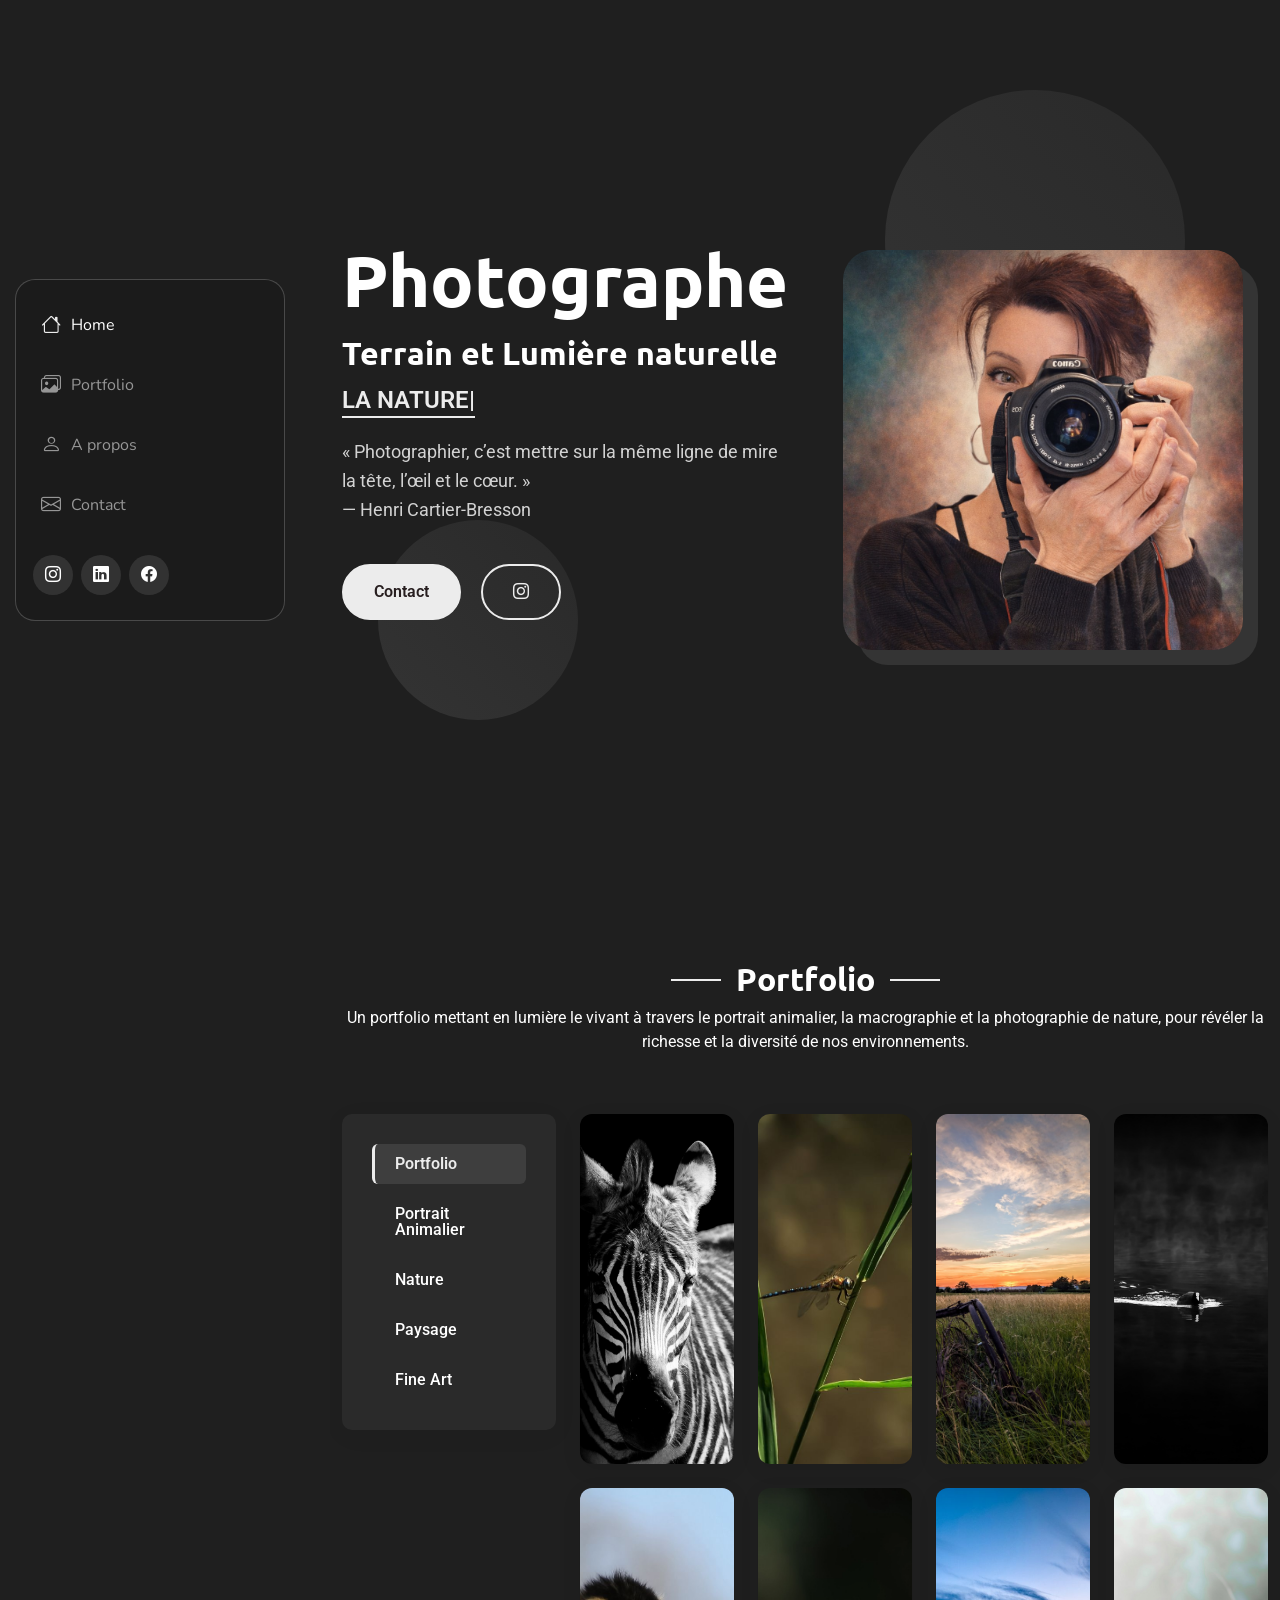
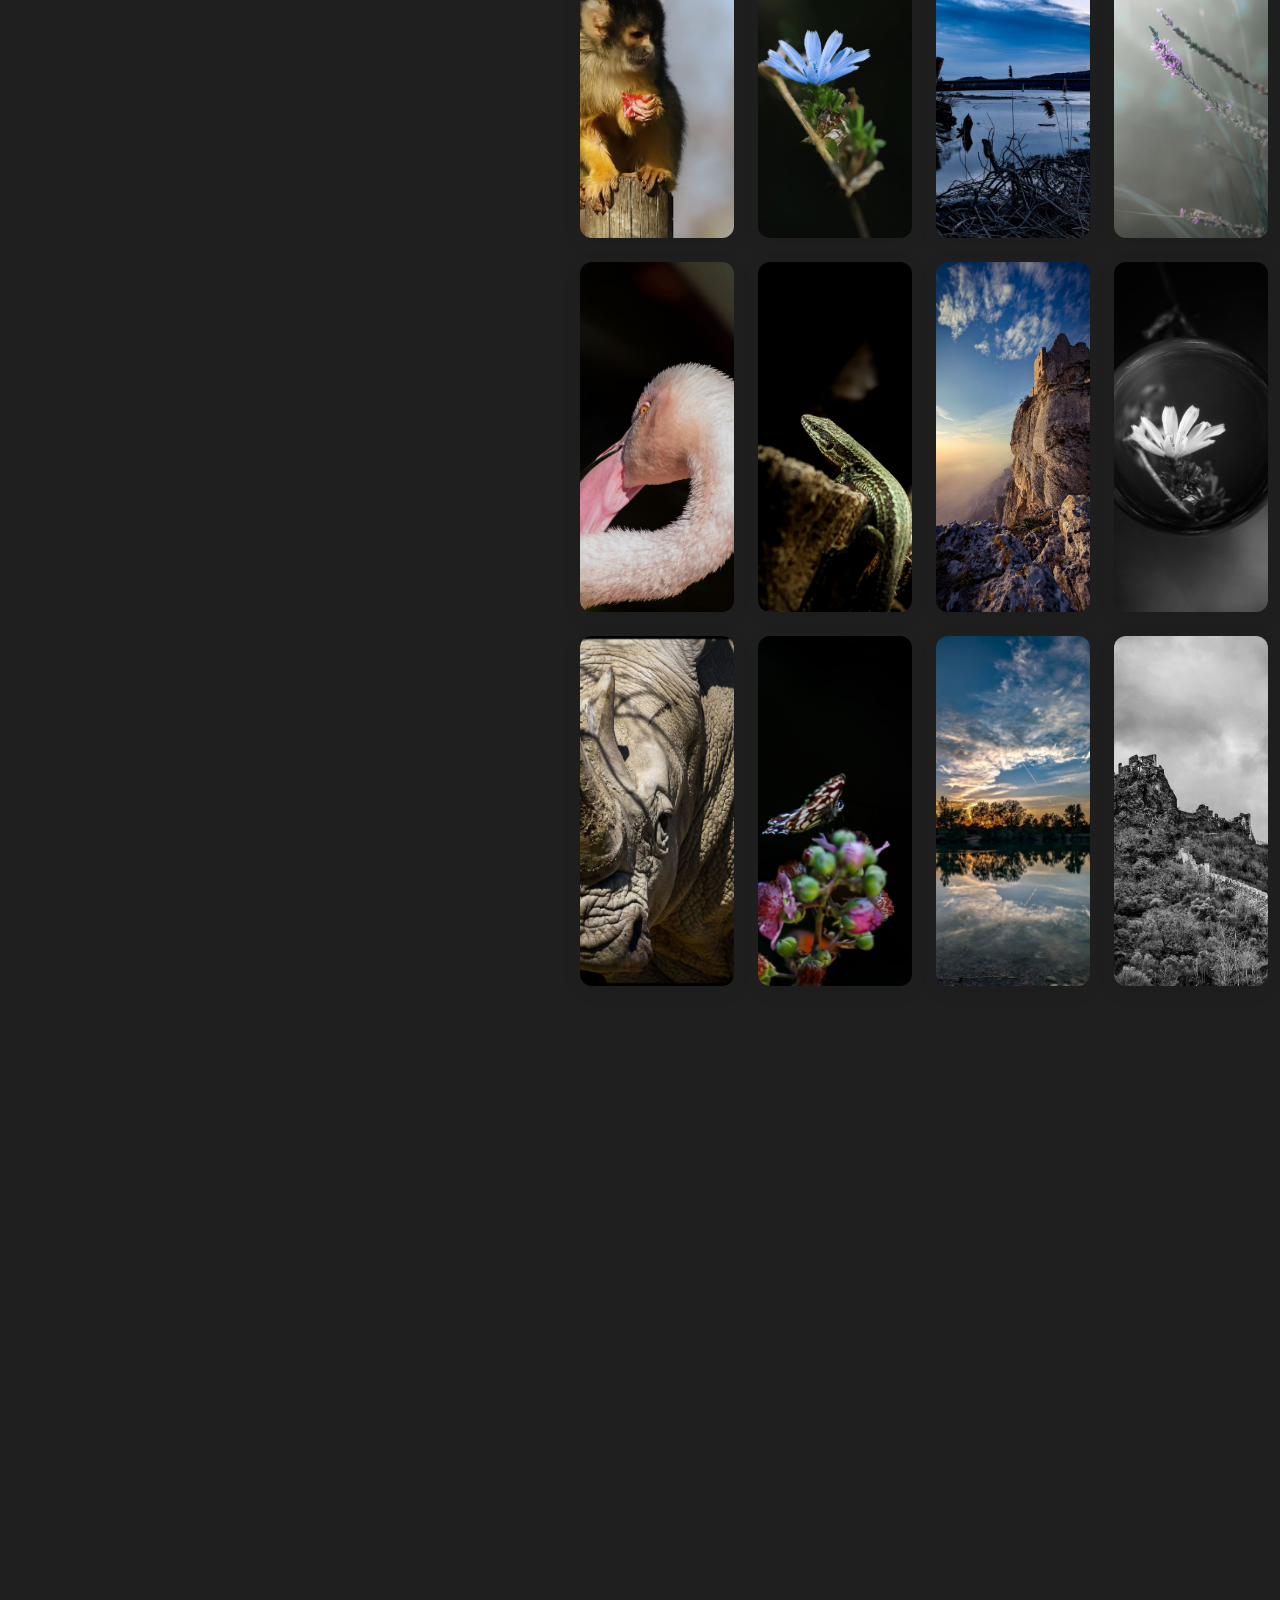
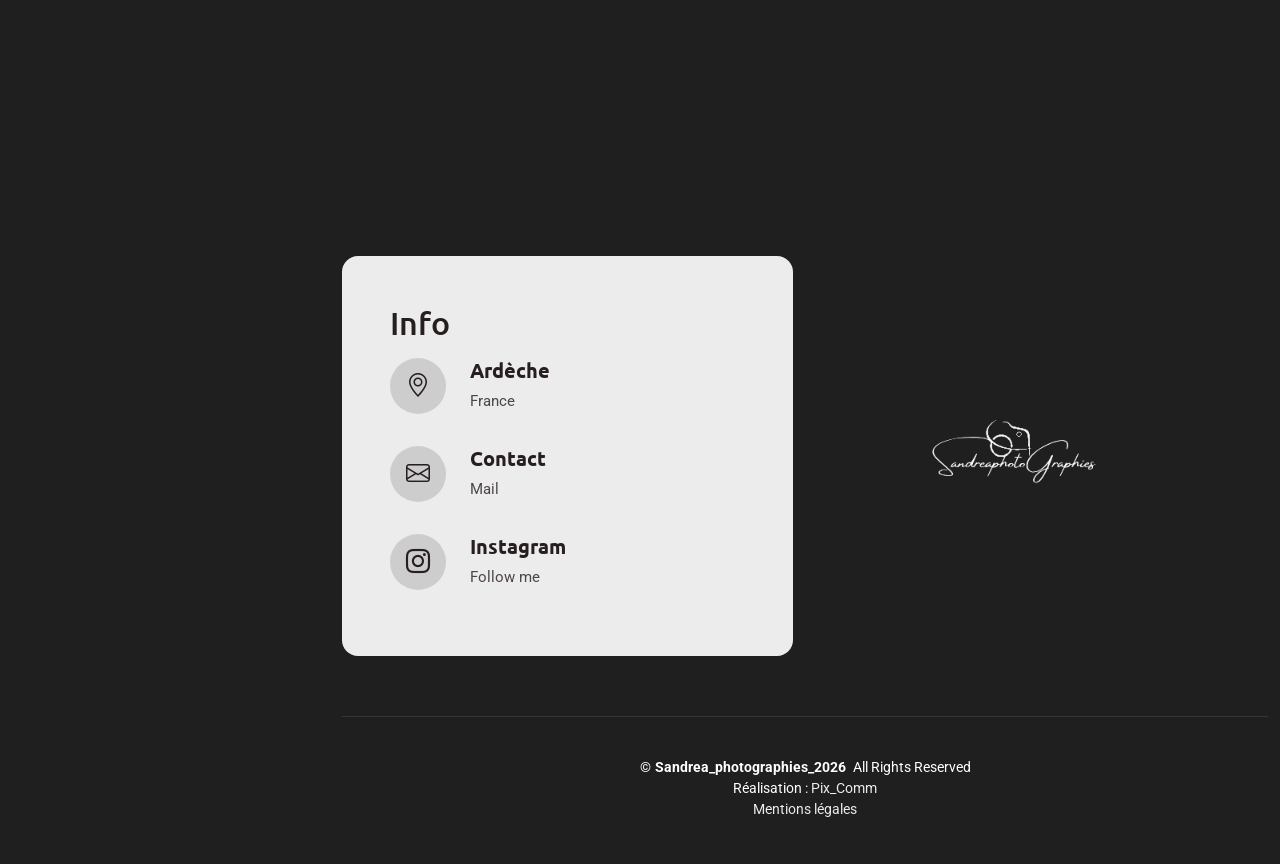
==== index.html @ 22d8555e "first commit" ====
<!DOCTYPE html>
<html lang="fr">

<head>
  <meta charset="utf-8">
  <meta content="width=device-width, initial-scale=1.0" name="viewport">
  <title>Index - Sandrea Photographies</title>
  <meta name="description" content="Photographe naturaliste en Ardèche et Rhône-Alpes, spécialisé en biodiversité, portraits animaliers, paysages et territoires. 
            Images authentiques de la nature sauvage et vivante.">
  <meta name="keywords" content="photographe naturaliste,photographe nature Ardèche, photographe animalier Ardèche,
                                photographe biodiversité
photographe Rhône-Alpes,portrait animalier,photographie animalière,photographie de la faune sauvage,photographie de paysages
paysages Ardèche,territoires et nature,biodiversité France,faune sauvage Rhône-Alpes,photographe environnement,photographe nature France">

  <!-- Favicons -->
  <link href="assets/img/favicon.png" rel="icon">
  <link href="assets/img/apple-touch-icon.png" rel="apple-touch-icon">

  <!-- Fonts -->
  <link href="https://fonts.googleapis.com" rel="preconnect">
  <link href="https://fonts.gstatic.com" rel="preconnect" crossorigin>
  <link href="https://fonts.googleapis.com/css2?family=Roboto:ital,wght@0,100;0,300;0,400;0,500;0,700;0,900;1,100;1,300;1,400;1,500;1,700;1,900&family=Ubuntu:ital,wght@0,300;0,400;0,500;0,700;1,300;1,400;1,500;1,700&family=Nunito:ital,wght@0,200;0,300;0,400;0,500;0,600;0,700;0,800;0,900;1,200;1,300;1,400;1,500;1,600;1,700;1,800;1,900&display=swap" rel="stylesheet">

  <!-- Vendor CSS Files -->
  <link href="assets/vendor/bootstrap/css/bootstrap.min.css" rel="stylesheet">
  <link href="assets/vendor/bootstrap-icons/bootstrap-icons.css" rel="stylesheet">
  <link href="assets/vendor/aos/aos.css" rel="stylesheet">
  <link href="assets/vendor/glightbox/css/glightbox.min.css" rel="stylesheet">
  <link href="assets/vendor/swiper/swiper-bundle.min.css" rel="stylesheet">

  <!-- Main CSS File -->
  <link href="assets/css/main.css" rel="stylesheet">

  <!-- =======================================================
  * Template Name: SnapFolio
  * Template URL: https://bootstrapmade.com/snapfolio-bootstrap-portfolio-template/
  * Updated: Jul 21 2025 with Bootstrap v5.3.7
  * Author: BootstrapMade.com
  * License: https://bootstrapmade.com/license/
  ======================================================== -->
</head>

<body class="index-page">

  <header id="header" class="header dark-background d-flex flex-column justify-content-center">
    <i class="header-toggle d-xl-none bi bi-list"></i>

    <div class="header-container d-flex flex-column align-items-start">
      <nav id="navmenu" class="navmenu">
        <ul>
          <li><a href="#hero" class="active"><i class="bi bi-house navicon"></i>Home</a></li>
          <li><a href="#portfolio"><i class="bi bi-images navicon"></i> Portfolio</a></li>
          <li><a href="#about"><i class="bi bi-person navicon"></i> A propos</a></li>
          <!-- <li><a href="#services"><i class="bi bi-hdd-stack navicon"></i> News</a></li> -->
          <li><a href="#contact"><i class="bi bi-envelope navicon"></i> Contact</a></li>
        </ul>
      </nav>

      <div class="social-links text-center">
        <a href="https://www.instagram.com/sandrea_photographies/" class="instagram"><i class="bi bi-instagram"></i></a>
        <a href="https://www.linkedin.com/in/sandra-gonzalez-freelance/" class="linkedin"><i class="bi bi-linkedin"></i></a>
        <a href="https://www.facebook.com/sandrea.photographies/" class="facebook"><i class="bi bi-facebook"></i></a>
      </div>

    </div>

  </header>

  <main class="main">

    <!-- Hero Section -->
    <section id="hero" class="hero section">

      <div class="background-elements">
        <div class="bg-circle circle-1"></div>
        <div class="bg-circle circle-2"></div>
      </div>

      <div class="hero-content">

        <div class="container">
          <div class="row align-items-center">

            <div class="col-lg-6" data-aos="fade-right" data-aos-delay="100">
              <div class="hero-text">
                <h1>Photographe</h1>
               <h2>Terrain et Lumière naturelle</h2>
                <p class="lead"><span class="typed" data-typed-items="LA NATURE,LES PAYSAGES, CE MONDE QUI NOUS ENTOURE"></span></p>
                <p class="description"> « Photographier, c’est mettre sur la même ligne de mire la tête, l’œil et le cœur. »
                <br>— Henri Cartier-Bresson</p>

                <div class="hero-actions">
                  <a href="#contact" class="btn btn-primary">Contact</a>
                  <a href="https://www.instagram.com/sandrea_photographies/" class="btn btn-outline"><i class="bi bi-instagram"></i></a>
                </div>
              </div>
            </div>

            <div class="col-lg-6" data-aos="fade-left" data-aos-delay="200">
              <div class="hero-visual">
                <div class="profile-container">
                  <div class="profile-background"></div>
                  <img src="assets/img/profile/profile-2.png" alt="Sandrea" class="profile-image">
                </div>
              </div>
            </div>

          </div>
        </div>
      </div>

    </section><!-- /Hero Section -->

    <!-- Portfolio Section -->
    <section id="portfolio" class="portfolio section">

      <!-- Section Title -->
      <div class="container section-title" data-aos="fade-up">
        <h2>Portfolio</h2>
        <p>Un portfolio mettant en lumière le vivant à travers le portrait animalier, la macrographie et la photographie de nature,
          pour révéler la richesse et la diversité de nos environnements.</p>
      </div><!-- End Section Title -->

      <div class="container" data-aos="fade-up" data-aos-delay="100">

        <div class="isotope-layout" data-default-filter="*" data-layout="masonry" data-sort="original-order">

          <div class="row">
            <div class="col-lg-3 filter-sidebar">
              <div class="filters-wrapper" data-aos="fade-right" data-aos-delay="150">
                <ul class="portfolio-filters isotope-filters">
                  <li data-filter="*" class="filter-active">Portfolio</li>
                  <li data-filter=".filter-photography">Portrait Animalier</li>
                  <li data-filter=".filter-design">Nature</li>
                  <li data-filter=".filter-automotive">Paysage</li>
                  <li data-filter=".filter-nature">Fine Art</li>
                </ul>
              </div>
            </div>

            <div class="col-lg-9">
              <div class="row gy-4 portfolio-container isotope-container" data-aos="fade-up" data-aos-delay="200">

                <div class="col-lg-3 col-md-3 portfolio-item isotope-item filter-photography">
                  <div class="portfolio-wrap">
                    <img src="assets/img/portfolio/animalier-1.jpg" class="img-fluid" alt="Portfolio Image" loading="lazy">
                    <div class="portfolio-info">
                      <div class="content">
                        <span class="category">Rayures d'âmes</span>
                        <div class="portfolio-links">
                          <a href="assets/img/portfolio/animalier-1.jpg" class="glightbox" title="Dans le regard du zèbre se reflète l’équilibre du monde. Entre ombre et lumière, ses rayures dessinent une harmonie sacrée, rappelant la dualité de l’existence. Ce portrait capte un instant de silence, où la beauté brute de la nature rencontre une profondeur spirituelle, invitant à la contemplation et à l’introspection."><i class="bi bi-plus-lg">
                          </i></a>
                          <!--a href="portfolio-details.html" title="More Details"><i class="bi bi-arrow-right"></i></a-->
                        </div>
                      </div>
                    </div>
                  </div>
                </div><!-- End Portfolio Item -->

                <div class="col-lg-3 col-md-3 portfolio-item isotope-item filter-design">
                  <div class="portfolio-wrap">
                    <img src="assets/img/portfolio/nature-1.jpg" class="img-fluid" alt="Portfolio Image" loading="lazy">
                    <div class="portfolio-info">
                      <div class="content">
                        <span class="category">Un instant de grâce</span>
                        <div class="portfolio-links">
                          <a href="assets/img/portfolio/nature-1.jpg" class="glightbox" title="Posée sur le fil fragile d’une herbe, la libellule devient souffle. Ses ailes translucides captent la lumière comme une prière silencieuse, entre ciel et terre. Dans cet instant suspendu, le temps ralentit, invitant à la contemplation d’une beauté éphémère, presque sacrée. La nature se révèle dans sa plus grande délicatesse, là où le visible touche l’invisible."><i class="bi bi-plus-lg"></i></a>
                          <!--<a href="portfolio-details.html" title="More Details"><i class="bi bi-arrow-right"></i></a>-->
                        </div>
                      </div>
                    </div>
                  </div>
                </div><!-- End Portfolio Item -->

                <div class="col-lg-3 col-md-3 portfolio-item isotope-item filter-automotive">
                  <div class="portfolio-wrap">
                    <img src="assets/img/portfolio/paysage-1.jpg" class="img-fluid" alt="Portfolio Image" loading="lazy">
                    <div class="portfolio-info">
                      <div class="content">
                        <span class="category">Mémoires des champs</span>
                        <div class="portfolio-links">
                          <a href="assets/img/portfolio/paysage-1.jpg" class="glightbox" title="Quand le soleil se couche, le paysage se charge d’une présence invisible. Entre herbes, ciel et métal usé, le territoire révèle une spiritualité simple, née du travail et du temps."><i class="bi bi-plus-lg"></i></a>
                         <!-- <a href="portfolio-details.html" title="More Details"><i class="bi bi-arrow-right"></i></a> -->
                        </div>
                      </div>
                    </div>
                  </div>
                </div><!-- End Portfolio Item -->

                <div class="col-lg-3 col-md-3 portfolio-item isotope-item filter-nature">
                  <div class="portfolio-wrap">
                    <img src="assets/img/portfolio/fine-art-1.jpg" class="img-fluid" alt="Portfolio Image" loading="lazy">
                    <div class="portfolio-info">
                      <div class="content">
                        <span class="category">L'instant où tout ralentit</span>
                        <div class="portfolio-links">
                          <a href="assets/img/portfolio/fine-art-1.jpg" class="glightbox" title="Dans l’obscurité, une présence avance lentement. L’eau s’ouvre puis se referme, comme un souffle. Le vivant trace sa voie dans le silence,
rappelant que même dans la nuit la plus dense, quelque chose continue d’exister, humblement, pleinement."><i class="bi bi-plus-lg"></i></a>
                         <!-- <a href="portfolio-details.html" title="More Details"><i class="bi bi-arrow-right"></i></a> -->
                        </div>
                      </div>
                    </div>
                  </div>
                </div><!-- End Portfolio Item -->

                <div class="col-lg-3 col-md-3 portfolio-item isotope-item filter-photography">
                  <div class="portfolio-wrap">
                    <img src="assets/img/portfolio/animalier-2.jpg" class="img-fluid" alt="Portfolio Image" loading="lazy">
                    <div class="portfolio-info">
                      <div class="content">
                        <span class="category">Pause gourmande</span>
                        <div class="portfolio-links">
                          <a href="assets/img/portfolio/animalier-2.jpg" class="glightbox" title="À travers mon objectif, je vois le petit Samiri croquer le fruit comme on goûte à la vie pour la première fois. Je capte la lumière sur ses doigts, et j’y sens une prière silencieuse. Son regard absent me parle d’un monde intérieur vaste, ancien, sacré.En tant que photographe, je fige l’instant ; en tant qu’âme spirituelle, je le reçois. Ce fruit devient offrande, et Samiri, un messager de simplicité et de grâce.">
                          <i class="bi bi-plus-lg"></i></a>
                          <!--<a href="portfolio-details.html" title="More Details"><i class="bi bi-arrow-right"></i></a>-->
                        </div>

                      </div>
                    </div>
                  </div>
                </div><!-- End Portfolio Item -->

                <div class="col-lg-3 col-md-3 portfolio-item isotope-item filter-design">
                  <div class="portfolio-wrap">
                    <img src="assets/img/portfolio/nature-2.jpg" class="img-fluid" alt="Portfolio Image" loading="lazy">
                    <div class="portfolio-info">
                      <div class="content">
                        <span class="category">Ombre et lumière</span>
                        <div class="portfolio-links">
                          <a href="assets/img/portfolio/nature-2.jpg" class="glightbox" title="Seule, enracinée dans une terre discrète, cette fleur pousse là ou le regard passe sans s'arrêter. Un jour , la lumière descend, elle ne brusque rien. Elle se pose lentement, comme une présence bienveillante. La lumière ne change pas la fleur, elle révèle ce qui était déjà là."><i class="bi bi-plus-lg"></i></a>
                           <!-- <a href="portfolio-details.html" title="More Details"><i class="bi bi-arrow-right"></i></a> -->
                        </div>
                      </div>
                    </div>
                  </div>
                </div><!-- End Portfolio Item -->

                <div class="col-lg-3 col-md-3 portfolio-item isotope-item filter-automotive">
                  <div class="portfolio-wrap">
                    <img src="assets/img/portfolio/paysage-2.jpg" class="img-fluid" alt="Portfolio Image" loading="lazy">
                    <div class="portfolio-info">
                      <div class="content">
                        <span class="category">Le toueur</span>
                        <div class="portfolio-links">
                          <a href="assets/img/portfolio/paysage-2.jpg" class="glightbox" title=" Amarré au silence, le toueur, abandonné repose comme une âme fatiguée sur les eaux du Rhône. Sa coque marquée raconte les labeurs passés et les fidélités discrètes au courant du fleuve. Autour de lui, l’eau devient miroir du temps, lente et méditative. Dans son immobilité, le bateau semble encore prier le mouvement, écouter la voix du fleuve. Oublié des hommes, il demeure gardien humble d’une mémoire sacrée."><i class="bi bi-plus-lg"></i></a>
                         <!-- <a href="portfolio-details.html" title="More Details"><i class="bi bi-arrow-right"></i></a> -->
                        </div>
                      </div>
                    </div>
                  </div>
                </div><!-- End Portfolio Item -->

                <div class="col-lg-3 col-md-3 portfolio-item isotope-item filter-nature">
                  <div class="portfolio-wrap">
                    <img src="assets/img/portfolio/fine-art-2.jpg" class="img-fluid" alt="Portfolio Image" loading="lazy">
                    <div class="portfolio-info">
                      <div class="content">
                        <span class="category">Artistique</span>
                        <div class="portfolio-links">
                          <a href="assets/img/portfolio/fine-art-2.jpg" class="glightbox" title="Cette salicaire s’élève avec grâce, fine et vibrante, comme une prière végétale. Ses fleurs mauves, baignées de tons pastel, murmurent la douceur et l’harmonie. La composition délicate laisse l’arrière-plan se dissoudre pour mieux révéler sa présence. Dans mon regard spirituel, la salicaire incarne l’équilibre, l’écoute et la guérison subtile.Elle invite l’âme à se poser, à s’ouvrir, et à entrer dans un calme profondément vivant."><i class="bi bi-plus-lg"></i></a>
                         <!-- <a href="portfolio-details.html" title="More Details"><i class="bi bi-arrow-right"></i></a> -->
                        </div>
                      </div>
                    </div>
                  </div>
                </div><!-- End Portfolio Item -->

                 <div class="col-lg-3 col-md-3 portfolio-item isotope-item filter-photography">
                  <div class="portfolio-wrap">
                    <img src="assets/img/portfolio/animalier-3.jpg" class="img-fluid" alt="Portfolio Image" loading="lazy">
                    <div class="portfolio-info">
                      <div class="content">
                        <span class="category">Portrait animalier</span>
                        <div class="portfolio-links">
                          <a href="assets/img/portfolio/animalier-3.jpg" class="glightbox" title="Le flamant rose courbe son cou en un cercle presque parfait, comme un geste de méditation. Son œil doré capte celui du photographe, calme, attentif, sans crainte. Entre eux, le silence devient langage, plus fort que tout mouvement. La lumière glisse sur les plumes pâles, révélant une douceur fragile et sacrée. C’est un instant d’alignement, où l’observant et l’observé semblent partager la même âme."><i class="bi bi-plus-lg">
                          </i></a>
                          <!--a href="portfolio-details.html" title="More Details"><i class="bi bi-arrow-right"></i></a-->
                        </div>
                      </div>
                    </div>
                  </div>
                </div><!-- End Portfolio Item -->

                <div class="col-lg-3 col-md-3 portfolio-item isotope-item filter-design">
                  <div class="portfolio-wrap">
                    <img src="assets/img/portfolio/nature-3.jpg" class="img-fluid" alt="Portfolio Image" loading="lazy">
                    <div class="portfolio-info">
                      <div class="content">
                        <span class="category">Nature</span>
                        <div class="portfolio-links">
                          <a href="assets/img/portfolio/nature-3.jpg" class="glightbox" title="Face à moi, ce lézard immobile se laisse observer, posé sur une souche. J'observe la précision de ses écailles, la tension calme de son corps aux aguets. Il m’offre une pause, un instant suspendu où le sauvage accepte ma présence. À travers mon regard de photographe, je saisis la lumière qui sculpte son silence, cette rencontre me rappelle l’art d’être là, pleinement, sans fuite ni attente."><i class="bi bi-plus-lg"></i></a>
                          <!--<a href="portfolio-details.html" title="More Details"><i class="bi bi-arrow-right"></i></a>-->
                        </div>
                      </div>
                    </div>
                  </div>
                </div><!-- End Portfolio Item -->

                <div class="col-lg-3 col-md-3 portfolio-item isotope-item filter-automotive">
                  <div class="portfolio-wrap">
                    <img src="assets/img/portfolio/paysage-3.jpg" class="img-fluid" alt="Portfolio Image" loading="lazy">
                    <div class="portfolio-info">
                      <div class="content">
                        <span class="category">Crussol</span>
                        <div class="portfolio-links">
                          <a href="assets/img/portfolio/paysage-3.jpg" class="glightbox" title="Au delà de son histoire, Crussol est un lieu d'énergie et de contemplation. En marchant entre ses tours effondrées et ses remparts anciens, on ressens le passage du temps, la force de la nature et la preésence de ceux qui ont vécu ici avant nous. Ce château nous rappelle que chaque pierre porte une histoire."><i class="bi bi-plus-lg"></i></a>
                         <!-- <a href="portfolio-details.html" title="More Details"><i class="bi bi-arrow-right"></i></a> -->
                        </div>
                      </div>
                    </div>
                  </div>
                </div><!-- End Portfolio Item -->

                 <div class="col-lg-3 col-md-3 portfolio-item isotope-item filter-nature">
                  <div class="portfolio-wrap">
                    <img src="assets/img/portfolio/fine-art-3.jpg" class="img-fluid" alt="Portfolio Image" loading="lazy">
                    <div class="portfolio-info">
                      <div class="content">
                        <span class="category">Artistique</span>
                        <div class="portfolio-links">
                          <a href="assets/img/portfolio/fine-art-3.jpg" class="glightbox" title="Dans le silence du noir et blanc, cette fleur s’ouvre comme une lumière intérieure. J’ai choisi l’absence de couleur pour révéler l’essentiel, la forme et le souffle. La bulle devient un écrin fragile, un monde suspendu hors du temps.Elle protège l’instant, comme une méditation visuelle offerte au regard. Entre matière et esprit, la fleur murmure la beauté éphémère de l’instant présent."><i class="bi bi-plus-lg"></i></a>
                         <!-- <a href="portfolio-details.html" title="More Details"><i class="bi bi-arrow-right"></i></a> -->
                        </div>
                      </div>
                    </div>
                  </div>
                </div><!-- End Portfolio Item -->

                  <div class="col-lg-3 col-md-3 portfolio-item isotope-item filter-photography">
                  <div class="portfolio-wrap">
                    <img src="assets/img/portfolio/animalier-4.jpg" class="img-fluid" alt="Portfolio Image" loading="lazy">
                    <div class="portfolio-info">
                      <div class="content">
                        <span class="category">Portrait animalier</span>
                        <div class="portfolio-links">
                          <a href="assets/img/portfolio/animalier-4.jpg" class="glightbox" title="Dans le regard du rhinocéros, je lis une fatigue ancienne, lourde de silences. Il me fixe comme pour témoigner d’un monde qui disparaît lentement sous nos pas. Sa présence massive porte une fragilité que l’on oublie trop souvent. Ce regard devient un appel, une prière muette pour le vivant. À travers la photo, sa voix d’extinction traverse le cadre et nous demande de nous souvenir."><i class="bi bi-plus-lg">
                          </i></a>
                          <!--a href="portfolio-details.html" title="More Details"><i class="bi bi-arrow-right"></i></a-->
                        </div>
                      </div>
                    </div>
                  </div>
                </div><!-- End Portfolio Item -->

                <div class="col-lg-3 col-md-3 portfolio-item isotope-item filter-design">
                  <div class="portfolio-wrap">
                    <img src="assets/img/portfolio/nature-4.jpg" class="img-fluid" alt="Portfolio Image" loading="lazy">
                    <div class="portfolio-info">
                      <div class="content">
                        <span class="category">Nature</span>
                        <div class="portfolio-links">
                          <a href="assets/img/portfolio/nature-4.jpg" class="glightbox" title="Le papillon demi-deuil s’est posé sur la fleur comme un souffle entre deux mondes. Ses ailes noires bordées de blanc racontent la fragilité et l’équilibre du vivant. La photo capture cet instant de grâce où le mouvement accepte l’immobilité. Spirituellement, il devient messager de transformation et de passage. Dans ce face-à-face silencieux, la fleur et le papillon murmurent la beauté de l’éphémère."><i class="bi bi-plus-lg"></i></a>
                          <!--<a href="portfolio-details.html" title="More Details"><i class="bi bi-arrow-right"></i></a>-->
                        </div>
                      </div>
                    </div>
                  </div>
                </div><!-- End Portfolio Item -->

                <div class="col-lg-3 col-md-3 portfolio-item isotope-item filter-automotive">
                  <div class="portfolio-wrap">
                    <img src="assets/img/portfolio/paysage-4.jpg" class="img-fluid" alt="Portfolio Image" loading="lazy">
                    <div class="portfolio-info">
                      <div class="content">
                        <span class="category">Paysage</span>
                        <div class="portfolio-links">
                          <a href="assets/img/portfolio/paysage-4.jpg" class="glightbox" title="Le soleil se couche lentement, offrant ses dernières lueurs aux arbres et aux nuages. Leur reflet dans l’eau crée un miroir paisible, comme un monde inversé et sacré. La photo saisit cet instant où le ciel et la terre se rejoignent en silence. Spirituellement, ce reflet invite à l’introspection et à l’alignement intérieur. Le jour s’efface, laissant place à une paix douce et contemplative."><i class="bi bi-plus-lg"></i></a>
                         <!-- <a href="portfolio-details.html" title="More Details"><i class="bi bi-arrow-right"></i></a> -->
                        </div>
                      </div>
                    </div>
                  </div>
                </div><!-- End Portfolio Item -->

                <div class="col-lg-3 col-md-3 portfolio-item isotope-item filter-nature">
                  <div class="portfolio-wrap">
                    <img src="assets/img/portfolio/fine-art-4.jpg" class="img-fluid" alt="Portfolio Image" loading="lazy">
                    <div class="portfolio-info">
                      <div class="content">
                        <span class="category">Monochrome</span>
                        <div class="portfolio-links">
                          <a href="assets/img/portfolio/fine-art-4.jpg" class="glightbox" title="En noir et blanc, Rochemaure parle en silence. Les ruines s’élèvent comme une prière de pierre. La lumière divine glisse sur les remparts fatigués. Le passé murmure à ceux qui savent écouter. Ici, l’âme trouve un refuge hors du temps."><i class="bi bi-plus-lg"></i></a>
                         <!-- <a href="portfolio-details.html" title="More Details"><i class="bi bi-arrow-right"></i></a> -->
                        </div>
                      </div>
                    </div>
                  </div>
                </div><!-- End Portfolio Item -->

              </div><!-- End Portfolio Container -->
            </div>
          </div>

        </div>

      </div>

    </section><!-- /Portfolio Section -->

     <!-- About Section -->
    <section id="about" class="about section">

      <div class="container" data-aos="fade-up" data-aos-delay="100">

        <div class="row">

          <div class="col-lg-10" data-aos="fade-left" data-aos-delay="300">
            <div class="about-content">
              <div class="section-header">
                <span class="badge-text">A propos</span>
                <h2>Photographe de terrain</h2>
              </div>

              <div class="description">
                <p>Je capture l’instant tel qu’il se révèle, au cœur de la nature.
                Les paysages sauvages, les animaux, la lumière changeante et les petits détails invisibles à l'oeil nu
                nourrissent mon regard et mon inspiration.</p>
                <p>Chaque image est une rencontre avec le vivant, avec l’émotion, avec l’énergie subtile qui nous entoure.
                À travers mon objectif, je cherche à raconter des histoires sincères, à révéler la beauté simple et profonde du monde, et à inviter à une connexion plus consciente avec la nature.
                La photographie est pour moi un chemin d’observation, de respect et de contemplation.</p>
              </div>

              <div class="cta-section">
                <a href="mailto:sandrea.pix@gmail.com" class="btn btn-outline">
                  <i class="bi bi-chat-dots">  Un message</i>
                </a>
              </div>
            </div>
          </div>
        </div>

      </div>

    </section><!-- /About Section -->


    <!-- Services Section 
    <section id="services" class="services section">

  
      <div class="container section-title" data-aos="fade-up">
        <h2>News</h2>
        <p>Necessitatibus eius consequatur ex aliquid fuga eum quidem sint consectetur velit</p>
      </div>End Section Title 

      <div class="container" data-aos="fade-up" data-aos-delay="100">

        <div class="service-header">
          <div class="row align-items-center">
            <div class="col-lg-8 col-md-12">
              <div class="service-intro">
                <h2 class="service-heading">
                  <div>Innovative business</div>
                  <div><span>performance solutions</span></div>
                </h2>
              </div>
            </div>
            <div class="col-lg-4 col-md-12">
              <div class="service-summary">
                <p>
                  We integrate forward-thinking strategies, creative approaches, and state-of-the-art technologies to deliver exceptional customer experiences that drive growth and engage target markets.
                </p>
                <a href="services.html" class="service-btn">
                  View All Services
                  <i class="bi bi-arrow-right"></i>
                </a>
              </div>
            </div>
          </div>
        </div>

        <div class="row justify-content-center">
          <div class="col-lg-4 col-md-6" data-aos="fade-up" data-aos-delay="100">
            <div class="service-card position-relative z-1">
              <div class="service-icon">
                <i class="bi bi-palette"></i>
              </div>
              <a href="service-details.html" class="card-action d-flex align-items-center justify-content-center rounded-circle">
                <i class="bi bi-arrow-up-right"></i>
              </a>
              <h3>
                <a href="service-details.html">
                  Creative <span>branding</span>
                </a>
              </h3>
              <p>
                Nulla facilisi. Maecenas eget magna neque. Suspendisse potenti. Curabitur eleifend nisi non magna vulputate, vel condimentum libero tempus. Proin consectetur feugiat diam.
              </p>
            </div>
          </div>
          <div class="col-lg-4 col-md-6" data-aos="fade-up" data-aos-delay="200">
            <div class="service-card position-relative z-1">
              <div class="service-icon">
                <i class="bi bi-gem"></i>
              </div>
              <a href="service-details.html" class="card-action d-flex align-items-center justify-content-center rounded-circle">
                <i class="bi bi-arrow-up-right"></i>
              </a>
              <h3>
                <a href="service-details.html">
                  Design <span>systems</span>
                </a>
              </h3>
              <p>
                Praesent euismod varius tellus, vel bibendum nunc interdum at. Donec vehicula diam vel metus venenatis convallis. Aliquam erat volutpat. Etiam viverra magna sit amet.
              </p>
            </div>
          </div>
          <div class="col-lg-4 col-md-6" data-aos="fade-up" data-aos-delay="300">
            <div class="service-card position-relative z-1">
              <div class="service-icon">
                <i class="bi bi-megaphone"></i>
              </div>
              <a href="service-details.html" class="card-action d-flex align-items-center justify-content-center rounded-circle">
                <i class="bi bi-arrow-up-right"></i>
              </a>
              <h3>
                <a href="service-details.html">
                  Marketing <span>strategies</span>
                </a>
              </h3>
              <p>
                Vivamus tempor velit id magna dictum, sed fermentum nisi faucibus. Integer nec pretium sapien. Fusce tincidunt ligula et purus consequat, ac pellentesque nulla eleifend.
              </p>
            </div>
          </div>
          <div class="col-lg-4 col-md-6" data-aos="fade-up" data-aos-delay="100">
            <div class="service-card position-relative z-1">
              <div class="service-icon">
                <i class="bi bi-code-slash"></i>
              </div>
              <a href="service-details.html" class="card-action d-flex align-items-center justify-content-center rounded-circle">
                <i class="bi bi-arrow-up-right"></i>
              </a>
              <h3>
                <a href="service-details.html">
                  Digital <span>platforms</span>
                </a>
              </h3>
              <p>
                Cras fermentum odio eu feugiat malesuada. Vestibulum ante ipsum primis in faucibus orci luctus et accumsan cursus. Morbi placerat nulla vel nunc viverra accumsan.
              </p>
            </div>
          </div>
          <div class="col-lg-4 col-md-6" data-aos="fade-up" data-aos-delay="200">
            <div class="service-card position-relative z-1">
              <div class="service-icon">
                <i class="bi bi-graph-up"></i>
              </div>
              <a href="service-details.html" class="card-action d-flex align-items-center justify-content-center rounded-circle">
                <i class="bi bi-arrow-up-right"></i>
              </a>
              <h3>
                <a href="service-details.html">
                  Growth <span>acceleration</span>
                </a>
              </h3>
              <p>
                Aenean vel augue vel nisi bibendum posuere. Phasellus in lacus quis urna sodales dignissim. Duis aliquam libero eget risus facilisis. Quisque eget libero vel nisl fringilla.
              </p>
            </div>
          </div>
          <div class="col-lg-4 col-md-6" data-aos="fade-up" data-aos-delay="300">
            <div class="service-card position-relative z-1">
              <div class="service-icon">
                <i class="bi bi-camera-video"></i>
              </div>
              <a href="service-details.html" class="card-action d-flex align-items-center justify-content-center rounded-circle">
                <i class="bi bi-arrow-up-right"></i>
              </a>
              <h3>
                <a href="service-details.html">
                  Media <span>solutions</span>
                </a>
              </h3>
              <p>
                Etiam efficitur lacus in diam finibus, nec ultrices est sagittis. Maecenas elementum magna sed risus faucibus, nec commodo purus facilisis. Vestibulum accumsan magna.
              </p>
            </div>
          </div>
        </div>

      </div>

    </section> Services Section -->

    <!-- Contact Section -->
    <section id="contact" class="contact section">

      <!-- Section Title -->
      <div class="container section-title" data-aos="fade-up">
        <h2>Contact</h2>
        <p>Envie de collaborer ? </p>
      </div><!-- End Section Title -->

      <div class="container">

        <div class="row g-4 g-lg-6">
          <div class="col-lg-6">
            <div class="info-box">
              <h3>Info</h3> 

              <div class="info-item">
                <div class="icon-box">
                  <a href="https://www.google.com/maps/place/Ard%C3%A8che" target="_blank"><i class="bi bi-geo-alt"></i></a>
                </div>
                <div class="content">
                  <h4><a href="https://www.google.com/maps/place/Ard%C3%A8che" target="_blank">Ardèche</a></h4>
                  <p>France</p>
                </div>
              </div>

              <div class="info-item">
                <div class="icon-box">
                   <a href="mailto:sandrea.pix@gmail.com" class="instagram"><i class="bi bi-envelope"></i></a>
                </div>
                <div class="content">
                  <h4><a href="mailto:sandrea.pix@gmail.com">Contact</a></h4>
                  <p>Mail</p>
                </div>
              </div>

                <div class="info-item">
                <div class="icon-box">
                 <a href="https://www.instagram.com/sandrea_photographies/" class="instagram"><i class="bi bi-instagram"></i></a>
                </div>
                <div class="content">
                  <h4><a href="https://www.instagram.com/sandrea_photographies/">Instagram</a></h4>
                  <p>Follow me</p>
                </div>
              </div>

            </div>
          </div>
        
         <div class="col-lg-5">
          <img src="assets/img/logo.png" alt="Sandrea" class="profile-image" width="400" height="400">
          
            <!-- <div class="contact-form">
              <h3>Get In Touch</h3>
              <p>Praesent sapien massa, convallis a pellentesque nec, egestas non nisi. Vestibulum ante ipsum primis.</p>

              <form action="forms/contact.php" method="post" class="php-email-form">
                <div class="row gy-4">

                  <div class="col-md-6">
                    <input type="text" name="name" class="form-control" placeholder="Your Name" required="">
                  </div>

                  <div class="col-md-6 ">
                    <input type="email" class="form-control" name="email" placeholder="Your Email" required="">
                  </div>

                  <div class="col-12">
                    <input type="text" class="form-control" name="subject" placeholder="Subject" required="">
                  </div>

                  <div class="col-12">
                    <textarea class="form-control" name="message" rows="6" placeholder="Message" required=""></textarea>
                  </div>

                  <div class="col-12 text-center">
                    <div class="loading">Loading</div>
                    <div class="error-message"></div>
                    <div class="sent-message">Your message has been sent. Thank you!</div>

                    <button type="submit" class="btn">Send Message</button>
                  </div>

                </div>
              </form>

            </div>-->
          </div>

        </div>

      </div>

    </section><!-- /Contact Section -->

  </main>

  <footer id="footer" class="footer position-relative">

    <div class="container">
      <div class="copyright text-center ">
        <p>©<strong class="px-1 sitename">Sandrea_photographies_2026</strong> <span>All Rights Reserved</span></p>
        <p> Réalisation : <a href="https://sandrea-g.github.io/Pix-comm-Studio-freelance/">Pix_Comm</a></p>
        <p><a href="page-mentions.html">Mentions légales</a></p>
      </div>
      <div class="credits">
        <!-- All the links in the footer should remain intact. -->
        <!-- You can delete the links only if you've purchased the pro version. -->
        <!-- Licensing information: https://bootstrapmade.com/license/ -->
        <!-- Purchase the pro version with working PHP/AJAX contact form: [buy-url] -->
        <!--Designed by <a href="https://bootstrapmade.com/">BootstrapMade</a>-->
      </div>
    </div>

  </footer>

  <!-- Scroll Top -->
  <a href="#" id="scroll-top" class="scroll-top d-flex align-items-center justify-content-center"><i class="bi bi-arrow-up-short"></i></a>

  <!-- Preloader -->
  <div id="preloader"></div>

  <!-- Vendor JS Files -->
  <script src="assets/vendor/bootstrap/js/bootstrap.bundle.min.js"></script>
  <script src="assets/vendor/php-email-form/validate.js"></script>
  <script src="assets/vendor/aos/aos.js"></script>
  <script src="assets/vendor/typed.js/typed.umd.js"></script>
  <script src="assets/vendor/purecounter/purecounter_vanilla.js"></script>
  <script src="assets/vendor/waypoints/noframework.waypoints.js"></script>
  <script src="assets/vendor/isotope-layout/isotope.pkgd.min.js"></script>
  <script src="assets/vendor/imagesloaded/imagesloaded.pkgd.min.js"></script>
  <script src="assets/vendor/glightbox/js/glightbox.min.js"></script>
  <script src="assets/vendor/swiper/swiper-bundle.min.js"></script>

  <!-- Main JS File -->
  <script src="assets/js/main.js"></script>

</body>

</html>
---- assets/css/main.css ----
/**
* Template Name: SnapFolio
* Template URL: https://bootstrapmade.com/snapfolio-bootstrap-portfolio-template/
* Updated: Jul 21 2025 with Bootstrap v5.3.7
* Author: BootstrapMade.com
* License: https://bootstrapmade.com/license/
*/

/*--------------------------------------------------------------
# Font & Color Variables
# Help: https://bootstrapmade.com/color-system/
--------------------------------------------------------------*/
/* Fonts */
:root {
  --default-font: "Roboto",  system-ui, -apple-system, "Segoe UI", Roboto, "Helvetica Neue", Arial, "Noto Sans", "Liberation Sans", sans-serif, "Apple Color Emoji", "Segoe UI Emoji", "Segoe UI Symbol", "Noto Color Emoji";
  --heading-font: "Ubuntu",  sans-serif;
  --nav-font: "Nunito",  sans-serif;
}

/* Global Colors - The following color variables are used throughout the website. Updating them here will change the color scheme of the entire website */
:root { 
  --background-color: #1f1f1f; /* Background color for the entire website, including individual sections */
  --default-color: #ffffff; /* Default color used for the majority of the text content across the entire website */
  --heading-color: #ffffff; /* Color for headings, subheadings and title throughout the website */
  --accent-color: #ececec; /* Accent color that represents your brand on the website. It's used for buttons, links, and other elements that need to stand out */
  --surface-color: #232323; /* The surface color is used as a background of boxed elements within sections, such as cards, icon boxes, or other elements that require a visual separation from the global background. */
  --contrast-color: #271E1F; /* Contrast color for text, ensuring readability against backgrounds of accent, heading, or default colors. */
}

/* Nav Menu Colors - The following color variables are used specifically for the navigation menu. They are separate from the global colors to allow for more customization options */
:root {
  --nav-color: rgba(236, 236, 236, 0.59);  /* The default color of the main navmenu links */
  --nav-hover-color: #ffffff; /* Applied to main navmenu links when they are hovered over or active */
  --nav-mobile-background-color: #393939; /* Used as the background color for mobile navigation menu */
  --nav-dropdown-background-color: #393939; /* Used as the background color for dropdown items that appear when hovering over primary navigation items */
  --nav-dropdown-color: #ffffff; /* Used for navigation links of the dropdown items in the navigation menu. */
  --nav-dropdown-hover-color: #ececec; /* Similar to --nav-hover-color, this color is applied to dropdown navigation links when they are hovered over. */
}

/* Color Presets - These classes override global colors when applied to any section or element, providing reuse of the sam color scheme. */

.light-background {
  --background-color: #2c2c2c;
  --surface-color: #323232;
}

.dark-background {
  --background-color: #040b14;
  --default-color: #ffffff;
  --heading-color: #ffffff;
  --surface-color: #151f2b;
  --contrast-color: #ffffff;
}

/* Smooth scroll */
:root {
  scroll-behavior: smooth;
}

/*--------------------------------------------------------------
# General Styling & Shared Classes
--------------------------------------------------------------*/
body {
  color: var(--default-color);
  background-color: var(--background-color);
  font-family: var(--default-font);
}

a {
  color: var(--accent-color);
  text-decoration: none;
  transition: 0.3s;
}

a:hover {
  color: color-mix(in srgb, var(--accent-color), transparent 25%);
  text-decoration: none;
}

h1,
h2,
h3,
h4,
h5,
h6 {
  color: var(--heading-color);
  font-family: var(--heading-font);
}

/* PHP Email Form Messages
------------------------------*/
.php-email-form .error-message {
  display: none;
  background: #df1529;
  color: #ffffff;
  text-align: left;
  padding: 15px;
  margin-bottom: 24px;
  font-weight: 600;
}

.php-email-form .sent-message {
  display: none;
  color: #ffffff;
  background: #059652;
  text-align: center;
  padding: 15px;
  margin-bottom: 24px;
  font-weight: 600;
}

.php-email-form .loading {
  display: none;
  background: var(--surface-color);
  text-align: center;
  padding: 15px;
  margin-bottom: 24px;
}

.php-email-form .loading:before {
  content: "";
  display: inline-block;
  border-radius: 50%;
  width: 24px;
  height: 24px;
  margin: 0 10px -6px 0;
  border: 3px solid var(--accent-color);
  border-top-color: var(--surface-color);
  animation: php-email-form-loading 1s linear infinite;
}

@keyframes php-email-form-loading {
  0% {
    transform: rotate(0deg);
  }

  100% {
    transform: rotate(360deg);
  }
}

/*--------------------------------------------------------------
# Global Header
--------------------------------------------------------------*/
.header {
  --background-color: #1b1b1b;
  --contrast-color: #444444;
  color: var(--default-color);
  position: fixed;
  top: 0;
  left: 0;
  bottom: 0;
  padding: 0 15px;
  width: 300px;
  transition: all ease-in-out 0.3s;
  overflow-y: auto;
  z-index: 997;
}

.header .header-container {
  border-radius: 20px;
  padding: 15px;
  background-color: var(--background-color);
  border: 1px solid color-mix(in srgb, var(--default-color), transparent 80%);
}

.header .social-links {
  margin: 0 0 10px 0;
}

.header .social-links a {
  font-size: 16px;
  display: inline-flex;
  align-items: center;
  justify-content: center;
  background: color-mix(in srgb, var(--default-color), transparent 90%);
  color: var(--default-color);
  margin: 0 2px;
  border-radius: 50%;
  text-align: center;
  width: 40px;
  height: 40px;
  transition: 0.3s;
}

.header .social-links a:hover {
  color: var(--contrast-color);
  background: var(--accent-color);
}

@media (min-width: 1200px) {

  .header~main,
  .header~#footer {
    margin-left: 330px;
  }
}

@media (max-width: 1199px) {
  .header {
    left: -100%;
  }
}

.header.header-show {
  left: 0;
}

.header .header-toggle {
  color: var(--contrast-color);
  background-color: var(--accent-color);
  font-size: 22px;
  display: flex;
  align-items: center;
  justify-content: center;
  width: 40px;
  height: 40px;
  border-radius: 50%;
  cursor: pointer;
  position: fixed;
  top: 15px;
  right: 15px;
  z-index: 9999;
  transition: background-color 0.3s;
}

.header .header-toggle:hover {
  color: var(--contrast-color);
  background-color: color-mix(in srgb, var(--accent-color) 90%, white 15%);
}

/*--------------------------------------------------------------
# Navigation Menu
--------------------------------------------------------------*/
.mobile-nav-toggle {
  display: none;
}

.navmenu {
  padding: 0;
  z-index: 9997;
  width: 100%;
}

.navmenu ul {
  list-style: none;
  padding: 0 0 20px 0;
  margin: 0;
}

.navmenu a,
.navmenu a:focus {
  color: var(--nav-color);
  padding: 15px 10px;
  font-family: var(--nav-font);
  font-size: 16px;
  font-weight: 400;
  display: flex;
  align-items: center;
  white-space: nowrap;
  transition: 0.3s;
  width: 100%;
}

.navmenu a .navicon,
.navmenu a:focus .navicon {
  font-size: 20px;
  margin-right: 10px;
}

.navmenu a .toggle-dropdown,
.navmenu a:focus .toggle-dropdown {
  font-size: 12px;
  line-height: 0;
  margin-left: auto;
  width: 30px;
  height: 30px;
  display: flex;
  align-items: center;
  justify-content: center;
  border-radius: 50%;
  transition: 0.3s;
  flex-shrink: 0;
  background-color: color-mix(in srgb, var(--accent-color), transparent 90%);
}

.navmenu a .toggle-dropdown:hover,
.navmenu a:focus .toggle-dropdown:hover {
  background-color: var(--accent-color);
  color: var(--contrast-color);
}

.navmenu a:hover,
.navmenu .active,
.navmenu .active:focus {
  color: var(--nav-hover-color);
}

.navmenu a:hover .navicon,
.navmenu .active .navicon,
.navmenu .active:focus .navicon {
  color: var(--accent-color);
}

.navmenu .active .toggle-dropdown,
.navmenu .active:focus .toggle-dropdown {
  background-color: var(--accent-color);
  color: var(--contrast-color);
  transform: rotate(180deg);
}

.navmenu .dropdown {
  display: block;
}

.navmenu .dropdown a,
.navmenu .dropdown a:focus {
  color: --nav-dropdown-color;
}

.navmenu .dropdown a:hover,
.navmenu .dropdown .active,
.navmenu .dropdown .active:focus {
  color: var(--nav-dropdown-hover-color);
}

.navmenu .dropdown ul {
  position: static;
  display: none;
  z-index: 99;
  padding: 5px 10px;
  margin: 5px 10px;
  background-color: var(--nav-dropdown-background-color);
  border: 1px solid color-mix(in srgb, var(--default-color), transparent 90%);
  box-shadow: none;
  transition: all 0.5s ease-in-out;
}

.navmenu .dropdown ul ul {
  background-color: rgba(33, 37, 41, 0.1);
}

.navmenu .dropdown>.dropdown-active {
  display: block;
  background-color: rgba(33, 37, 41, 0.03);
}

/*--------------------------------------------------------------
# Global Footer
--------------------------------------------------------------*/
.footer {
  color: var(--default-color);
  background-color: var(--background-color);
  font-size: 14px;
  padding: 0 0 40px 0;
  position: relative;
}

.footer .copyright {
  padding-top: 40px;
  border-top: 1px solid color-mix(in srgb, var(--default-color), transparent 90%);
}

.footer .copyright p {
  margin-bottom: 0;
}

.footer .credits {
  margin-top: 4px;
  font-size: 13px;
  text-align: center;
}

/*--------------------------------------------------------------
# Preloader
--------------------------------------------------------------*/
#preloader {
  position: fixed;
  inset: 0;
  z-index: 999999;
  overflow: hidden;
  background: var(--background-color);
  transition: all 0.6s ease-out;
}

#preloader:before {
  content: "";
  position: fixed;
  top: calc(50% - 30px);
  left: calc(50% - 30px);
  border: 6px solid #ffffff;
  border-color: var(--accent-color) transparent var(--accent-color) transparent;
  border-radius: 50%;
  width: 60px;
  height: 60px;
  animation: animate-preloader 1.5s linear infinite;
}

@keyframes animate-preloader {
  0% {
    transform: rotate(0deg);
  }

  100% {
    transform: rotate(360deg);
  }
}

/*--------------------------------------------------------------
# Scroll Top Button
--------------------------------------------------------------*/
.scroll-top {
  position: fixed;
  visibility: hidden;
  opacity: 0;
  right: 15px;
  bottom: -15px;
  z-index: 99999;
  background-color: var(--accent-color);
  width: 44px;
  height: 44px;
  border-radius: 50px;
  transition: all 0.4s;
}

.scroll-top i {
  font-size: 24px;
  color: var(--contrast-color);
  line-height: 0;
}

.scroll-top:hover {
  background-color: color-mix(in srgb, var(--accent-color), transparent 20%);
  color: var(--contrast-color);
}

.scroll-top.active {
  visibility: visible;
  opacity: 1;
  bottom: 15px;
}

/*--------------------------------------------------------------
# Disable aos animation delay on mobile devices
--------------------------------------------------------------*/
@media screen and (max-width: 768px) {
  [data-aos-delay] {
    transition-delay: 0 !important;
  }
}

/*--------------------------------------------------------------
# Global Page Titles & Breadcrumbs
--------------------------------------------------------------*/
.page-title {
  color: var(--default-color);
  padding: 25px 0 0 0;
  position: relative;
}

.page-title .container {
  border-bottom: 1px solid color-mix(in srgb, var(--default-color), transparent 90%);
  padding-bottom: 25px;
}

.page-title h1 {
  font-size: 24px;
  font-weight: 700;
}

.page-title .breadcrumbs ol {
  display: flex;
  flex-wrap: wrap;
  list-style: none;
  padding: 0;
  margin: 0;
  font-size: 14px;
  font-weight: 400;
}

.page-title .breadcrumbs ol li+li {
  padding-left: 10px;
}

.page-title .breadcrumbs ol li+li::before {
  content: "/";
  display: inline-block;
  padding-right: 10px;
  color: color-mix(in srgb, var(--default-color), transparent 70%);
}

/*--------------------------------------------------------------
# Global Sections
--------------------------------------------------------------*/
section,
.section {
  color: var(--default-color);
  background-color: var(--background-color);
  padding: 60px 0;
  overflow: clip;
}

/*--------------------------------------------------------------
# Global Section Titles
--------------------------------------------------------------*/
.section-title {
  text-align: center;
  padding-bottom: 60px;
  position: relative;
}

.section-title h2 {
  font-size: 32px;
  font-weight: 700;
  position: relative;
}

.section-title h2:before,
.section-title h2:after {
  content: "";
  width: 50px;
  height: 2px;
  background: var(--accent-color);
  display: inline-block;
}

.section-title h2:before {
  margin: 0 15px 10px 0;
}

.section-title h2:after {
  margin: 0 0 10px 15px;
}

.section-title p {
  margin-bottom: 0;
}

/*--------------------------------------------------------------
# Hero Section
--------------------------------------------------------------*/
.hero {
  min-height: 100vh;
  position: relative;
  overflow: hidden;
  display: flex;
  align-items: center;
}

.hero .background-elements {
  position: absolute;
  top: 0;
  left: 0;
  width: 100%;
  height: 100%;
  z-index: 1;
  overflow: hidden;
}

.hero .background-elements .bg-circle {
  position: absolute;
  border-radius: 50%;
  background: linear-gradient(45deg, color-mix(in srgb, var(--accent-color), transparent 90%), color-mix(in srgb, var(--accent-color), transparent 95%));
  animation: float 6s ease-in-out infinite;
}

.hero .background-elements .bg-circle.circle-1 {
  width: 300px;
  height: 300px;
  top: 10%;
  right: 10%;
  animation-delay: 0s;
}

.hero .background-elements .bg-circle.circle-2 {
  width: 200px;
  height: 200px;
  bottom: 20%;
  left: 5%;
  animation-delay: 2s;
}

.hero .hero-content {
  position: relative;
  width: 100%;
  z-index: 2;
}

.hero .container {
  position: relative;
  z-index: 3;
}

.hero .hero-text h1 {
  font-size: 72px;
  font-weight: 800;
  line-height: 1.1;
  margin-bottom: 15px;
  color: var(--heading-color);
}

.hero .hero-text h1 .accent-text {
  color: var(--accent-color);
  position: relative;
}

.hero .hero-text h1 .accent-text::after {
  content: "";
  position: absolute;
  bottom: -5px;
  left: 0;
  width: 100%;
  height: 3px;
  background: linear-gradient(90deg, var(--accent-color), color-mix(in srgb, var(--accent-color), transparent 50%));
}

.hero .hero-text h2 {
  font-size: 32px;
  font-weight: 600;
  color: var(--heading-color);
  margin-bottom: 10px;
}

.hero .hero-text .lead {
  font-size: 24px;
  margin-bottom: 20px;
  color: var(--default-color);
}

.hero .hero-text .lead span {
  color: var(--accent-color);
  font-weight: 600;
  border-bottom: 2px solid var(--accent-color);
  padding-bottom: 2px;
}

.hero .hero-text .description {
  font-size: 18px;
  line-height: 1.6;
  color: color-mix(in srgb, var(--default-color), transparent 20%);
  margin-bottom: 40px;
  max-width: 500px;
}

.hero .hero-actions {
  display: flex;
  gap: 20px;
  margin-bottom: 40px;
  flex-wrap: wrap;
}

.hero .hero-actions .btn {
  padding: 14px 30px;
  font-size: 16px;
  font-weight: 600;
  border-radius: 50px;
  text-decoration: none;
  transition: all 0.3s ease;
  border: 2px solid;
}

.hero .hero-actions .btn.btn-primary {
  background-color: var(--accent-color);
  color: var(--contrast-color);
  border-color: var(--accent-color);
}

.hero .hero-actions .btn.btn-primary:hover {
  background-color: color-mix(in srgb, var(--accent-color), black 10%);
  transform: translateY(-2px);
  box-shadow: 0 8px 25px color-mix(in srgb, var(--accent-color), transparent 70%);
}

.hero .hero-actions .btn.btn-outline {
  background-color: transparent;
  color: var(--accent-color);
  border-color: var(--accent-color);
}

.hero .hero-actions .btn.btn-outline:hover {
  background-color: var(--accent-color);
  color: var(--contrast-color);
  transform: translateY(-2px);
}

.hero .social-links {
  display: flex;
  gap: 20px;
}

.hero .social-links a {
  width: 50px;
  height: 50px;
  display: flex;
  align-items: center;
  justify-content: center;
  background-color: var(--surface-color);
  color: color-mix(in srgb, var(--default-color), transparent 40%);
  border-radius: 50%;
  font-size: 20px;
  transition: all 0.3s ease;
}

.hero .social-links a:hover {
  color: var(--contrast-color);
  background-color: var(--accent-color);
  transform: translateY(-3px);
  box-shadow: 0 8px 25px color-mix(in srgb, var(--accent-color), transparent 70%);
}

.hero .hero-visual {
  display: flex;
  justify-content: center;
  align-items: center;
  height: 100%;
}

.hero .hero-visual .profile-container {
  position: relative;
  width: 400px;
  height: 400px;
}

.hero .hero-visual .profile-container .profile-background {
  position: absolute;
  top: 15px;
  left: 15px;
  width: 100%;
  height: 100%;
  background: color-mix(in srgb, var(--accent-color), transparent 90%);
  border-radius: 30px;
  z-index: 1;
}

.hero .hero-visual .profile-container .profile-image {
  position: relative;
  width: 100%;
  height: 100%;
  object-fit: cover;
  border-radius: 30px;
  z-index: 2;
}

@keyframes float {

  0%,
  100% {
    transform: translateY(0px);
  }

  50% {
    transform: translateY(-20px);
  }
}

@keyframes floatIcon {

  0%,
  100% {
    transform: translateY(0px) rotate(0deg);
  }

  50% {
    transform: translateY(-10px) rotate(5deg);
  }
}

@media (max-width: 992px) {
  .hero .hero-text {
    text-align: center;
    margin-bottom: 50px;
  }

  .hero .hero-text h1 {
    font-size: 56px;
  }

  .hero .hero-text h2 {
    font-size: 28px;
  }

  .hero .hero-text .lead {
    font-size: 20px;
  }

  .hero .hero-visual .profile-container {
    width: 350px;
    height: 350px;
  }
}

@media (max-width: 768px) {
  .hero .hero-text h1 {
    font-size: 42px;
  }

  .hero .hero-text h2 {
    font-size: 24px;
  }

  .hero .hero-text .lead {
    font-size: 18px;
  }

  .hero .hero-text .description {
    font-size: 16px;
  }

  .hero .hero-actions {
    justify-content: center;
  }

  .hero .hero-actions .btn {
    padding: 12px 25px;
    font-size: 14px;
  }

  .hero .hero-visual .profile-container {
    width: 300px;
    height: 300px;
  }

  .hero .background-elements .bg-circle.circle-1 {
    width: 200px;
    height: 200px;
  }

  .hero .background-elements .bg-circle.circle-2 {
    width: 150px;
    height: 150px;
  }

  .hero .background-elements .bg-circle.circle-3 {
    width: 100px;
    height: 100px;
  }
}

/*--------------------------------------------------------------
# About Section
--------------------------------------------------------------*/
.about .profile-card {
  background: linear-gradient(135deg, var(--surface-color) 0%, color-mix(in srgb, var(--surface-color), var(--accent-color) 5%) 100%);
  border-radius: 2rem;
  padding: 2.5rem;
  text-align: center;
  box-shadow: 0 20px 40px rgba(0, 0, 0, 0.08);
  border: 1px solid color-mix(in srgb, var(--accent-color), transparent 90%);
  position: relative;
  overflow: hidden;
}

.about .profile-card::before {
  content: "";
  position: absolute;
  top: 0;
  left: 0;
  right: 0;
  height: 4px;
  background: linear-gradient(90deg, var(--accent-color), color-mix(in srgb, var(--accent-color), var(--heading-color) 30%));
}

@media (max-width: 991px) {
  .about .profile-card {
    margin-bottom: 3rem;
  }
}

.about .profile-header {
  position: relative;
  margin-bottom: 2rem;
}

.about .profile-header .profile-image {
  width: 160px;
  height: 160px;
  margin: 0 auto 1.5rem;
  border-radius: 50%;
  overflow: hidden;
  border: 4px solid var(--accent-color);
  box-shadow: 0 10px 30px rgba(0, 0, 0, 0.15);
}

.about .profile-header .profile-image img {
  width: 100%;
  height: 100%;
  object-fit: cover;
}

.about .profile-header .profile-badge {
  position: absolute;
  bottom: 20px;
  right: calc(50% - 65px);
  width: 32px;
  height: 32px;
  background-color: var(--accent-color);
  border-radius: 50%;
  display: flex;
  align-items: center;
  justify-content: center;
  border: 3px solid var(--surface-color);
}

.about .profile-header .profile-badge i {
  color: var(--contrast-color);
  font-size: 14px;
}

.about .profile-content h3 {
  font-size: 1.5rem;
  font-weight: 700;
  margin-bottom: 0.5rem;
  color: var(--heading-color);
}

.about .profile-content .profession {
  color: var(--accent-color);
  font-weight: 500;
  margin-bottom: 2rem;
}

.about .contact-links {
  display: flex;
  flex-direction: column;
  gap: 1rem;
}

.about .contact-links .contact-item {
  display: flex;
  align-items: center;
  gap: 0.75rem;
  padding: 0.75rem 1rem;
  background-color: color-mix(in srgb, var(--surface-color), var(--background-color) 50%);
  border-radius: 0.75rem;
  text-decoration: none;
  color: var(--default-color);
  transition: all 0.3s;
  border: 1px solid color-mix(in srgb, var(--default-color), transparent 90%);
}

.about .contact-links .contact-item:hover {
  background-color: var(--accent-color);
  color: var(--contrast-color);
  transform: translateY(-2px);
  box-shadow: 0 5px 20px color-mix(in srgb, var(--accent-color), transparent 70%);
}

.about .contact-links .contact-item i {
  font-size: 1rem;
  width: 18px;
}

.about .about-content {
  padding-left: 3rem;
}

@media (max-width: 991px) {
  .about .about-content {
    padding-left: 0;
  }
}

.about .about-content .section-header {
  margin-bottom: 2rem;
}

.about .about-content .section-header .badge-text {
  display: inline-block;
  background: linear-gradient(135deg, var(--accent-color), color-mix(in srgb, var(--accent-color), var(--heading-color) 20%));
  color: var(--contrast-color);
  padding: 0.5rem 1.5rem;
  border-radius: 2rem;
  font-size: 0.875rem;
  font-weight: 600;
  letter-spacing: 0.5px;
  margin-bottom: 1.5rem;
}

.about .about-content .section-header h2 {
  font-size: 2.25rem;
  font-weight: 700;
  line-height: 1.3;
  margin: 0;
}

@media (max-width: 768px) {
  .about .about-content .section-header h2 {
    font-size: 1.875rem;
  }
}

.about .about-content .description {
  margin-bottom: 2.5rem;
}

.about .about-content .description p {
  font-size: 1.1rem;
  line-height: 1.7;
  color: color-mix(in srgb, var(--default-color), transparent 20%);
  margin-bottom: 1.5rem;
}

.about .about-content .description p:last-child {
  margin-bottom: 0;
}

.about .stats-grid {
  display: grid;
  grid-template-columns: repeat(3, 1fr);
  gap: 2rem;
  margin-bottom: 2.5rem;
  padding: 2rem;
  background-color: var(--surface-color);
  border-radius: 1.5rem;
  box-shadow: 0 10px 30px rgba(0, 0, 0, 0.05);
}

@media (max-width: 768px) {
  .about .stats-grid {
    grid-template-columns: 1fr;
    gap: 1.5rem;
    text-align: center;
  }
}

.about .stats-grid .stat-item {
  text-align: center;
}

.about .stats-grid .stat-item .stat-number {
  font-size: 2rem;
  font-weight: 700;
  color: var(--accent-color);
  display: block;
  margin-bottom: 0.5rem;
}

.about .stats-grid .stat-item .stat-label {
  font-size: 0.875rem;
  color: color-mix(in srgb, var(--default-color), transparent 40%);
  font-weight: 500;
}

.about .details-grid {
  margin-bottom: 2.5rem;
}

.about .details-grid .detail-row {
  display: grid;
  grid-template-columns: 1fr 1fr;
  gap: 2rem;
  margin-bottom: 1.5rem;
}

@media (max-width: 768px) {
  .about .details-grid .detail-row {
    grid-template-columns: 1fr;
    gap: 1rem;
  }
}

.about .details-grid .detail-row:last-child {
  margin-bottom: 0;
}

.about .details-grid .detail-item .detail-label {
  display: block;
  font-size: 0.875rem;
  color: color-mix(in srgb, var(--default-color), transparent 50%);
  margin-bottom: 0.5rem;
  font-weight: 500;
}

.about .details-grid .detail-item .detail-value {
  display: block;
  font-weight: 600;
  color: var(--heading-color);
  font-size: 1rem;
}

.about .cta-section {
  display: flex;
  gap: 1rem;
  flex-wrap: wrap;
}

.about .cta-section .btn {
  padding: 0.875rem 2rem;
  border-radius: 0.75rem;
  font-weight: 600;
  text-decoration: none;
  transition: all 0.3s;
  display: inline-flex;
  align-items: center;
  gap: 0.5rem;
  border: 2px solid transparent;
}

.about .cta-section .btn.btn-primary {
  background-color: var(--accent-color);
  color: var(--contrast-color);
}

.about .cta-section .btn.btn-primary:hover {
  background-color: color-mix(in srgb, var(--accent-color), black 15%);
  transform: translateY(-2px);
  box-shadow: 0 10px 30px color-mix(in srgb, var(--accent-color), transparent 60%);
}

.about .cta-section .btn.btn-outline {
  background-color: transparent;
  color: var(--default-color);
  border-color: color-mix(in srgb, var(--default-color), transparent 70%);
}

.about .cta-section .btn.btn-outline:hover {
  border-color: var(--accent-color);
  transform: translateY(-2px);
}

/*--------------------------------------------------------------
# Stats Section
--------------------------------------------------------------*/
.stats .stats-wrapper {
  display: grid;
  grid-template-columns: repeat(4, 1fr);
  gap: 20px;
}

@media (max-width: 992px) {
  .stats .stats-wrapper {
    grid-template-columns: repeat(2, 1fr);
  }
}

@media (max-width: 576px) {
  .stats .stats-wrapper {
    grid-template-columns: 1fr;
  }
}

.stats .stats-item {
  background: linear-gradient(135deg, color-mix(in srgb, var(--surface-color), transparent 5%), var(--surface-color));
  border-radius: 15px;
  padding: 40px 20px;
  text-align: center;
  position: relative;
  transition: transform 0.3s ease, box-shadow 0.3s ease;
  box-shadow: 0 10px 30px rgba(0, 0, 0, 0.05);
  overflow: hidden;
}

.stats .stats-item:hover {
  transform: translateY(-10px);
  box-shadow: 0 15px 35px rgba(0, 0, 0, 0.1);
}

.stats .stats-item:hover .icon-wrapper {
  transform: scale(1.1);
}

.stats .stats-item:nth-child(1) .icon-wrapper {
  background-color: color-mix(in srgb, var(--accent-color), transparent 85%);
}

.stats .stats-item:nth-child(1) .icon-wrapper i {
  color: color-mix(in srgb, var(--accent-color), transparent 10%);
}

.stats .stats-item:nth-child(2) .icon-wrapper {
  background-color: color-mix(in srgb, #ff7e00, transparent 85%);
}

.stats .stats-item:nth-child(2) .icon-wrapper i {
  color: color-mix(in srgb, #ff7e00, transparent 10%);
}

.stats .stats-item:nth-child(3) .icon-wrapper {
  background-color: color-mix(in srgb, #00c875, transparent 85%);
}

.stats .stats-item:nth-child(3) .icon-wrapper i {
  color: color-mix(in srgb, #00c875, transparent 10%);
}

.stats .stats-item:nth-child(4) .icon-wrapper {
  background-color: color-mix(in srgb, #e83e8c, transparent 85%);
}

.stats .stats-item:nth-child(4) .icon-wrapper i {
  color: color-mix(in srgb, #e83e8c, transparent 10%);
}

.stats .stats-item .icon-wrapper {
  width: 80px;
  height: 80px;
  border-radius: 50%;
  display: flex;
  align-items: center;
  justify-content: center;
  margin: 0 auto 20px;
  transition: transform 0.3s ease;
}

.stats .stats-item .icon-wrapper i {
  font-size: 36px;
}

.stats .stats-item span {
  display: block;
  font-size: 48px;
  font-weight: 700;
  color: var(--heading-color);
  margin-bottom: 10px;
  line-height: 1;
  font-family: var(--heading-font);
}

.stats .stats-item p {
  color: var(--default-color);
  font-size: 18px;
  margin: 0;
  font-weight: 500;
  font-family: var(--heading-font);
  opacity: 0.8;
}

/*--------------------------------------------------------------
# Skills Section
--------------------------------------------------------------*/
.skills .skills-category {
  background-color: var(--surface-color);
  padding: 30px;
  border-radius: 8px;
  box-shadow: 0 0 20px rgba(0, 0, 0, 0.05);
  height: 100%;
  transition: transform 0.3s;
}

.skills .skills-category:hover {
  transform: translateY(-5px);
}

.skills .skills-category h3 {
  font-size: 24px;
  margin-bottom: 25px;
  position: relative;
  padding-bottom: 15px;
}

.skills .skills-category h3:after {
  content: "";
  position: absolute;
  bottom: 0;
  left: 0;
  width: 50px;
  height: 2px;
  background-color: var(--accent-color);
}

.skills .skill-item {
  margin-bottom: 25px;
}

.skills .skill-item:last-child {
  margin-bottom: 0;
}

.skills .skill-item h4 {
  font-size: 16px;
  margin-bottom: 8px;
}

.skills .skill-item .skill-percentage {
  font-size: 14px;
  color: color-mix(in srgb, var(--heading-color), transparent 30%);
}

.skills .skill-item .progress {
  height: 8px;
  background-color: color-mix(in srgb, var(--accent-color), transparent 90%);
  border-radius: 20px;
  overflow: hidden;
  position: relative;
}

.skills .skill-item .progress .progress-bar {
  background-color: var(--accent-color);
  transition: width 1.5s ease-in-out;
  width: 0;
  height: 100%;
  border-radius: 20px;
}

.skills .skill-item .skill-tooltip {
  font-size: 14px;
  color: color-mix(in srgb, var(--default-color), transparent 30%);
  margin-top: 8px;
  opacity: 0;
  transform: translateY(-5px);
  transition: all 0.3s;
}

.skills .skill-item:hover .skill-tooltip {
  opacity: 1;
  transform: translateY(0);
}

.skills .skill-box {
  background-color: var(--surface-color);
  padding: 25px 20px;
  border-radius: 8px;
  text-align: center;
  transition: all 0.3s;
  height: 100%;
  position: relative;
  overflow: hidden;
  box-shadow: 0 0 15px rgba(0, 0, 0, 0.05);
}

.skills .skill-box:hover {
  transform: translateY(-5px);
}

.skills .skill-box:hover i {
  color: var(--accent-color);
  transform: scale(1.1);
}

.skills .skill-box:hover .skill-tooltip {
  opacity: 1;
  transform: translateY(0);
}

.skills .skill-box i {
  font-size: 36px;
  color: color-mix(in srgb, var(--accent-color), transparent 20%);
  margin-bottom: 15px;
  display: inline-block;
  transition: all 0.3s;
}

.skills .skill-box h4 {
  font-size: 18px;
  margin-bottom: 10px;
}

.skills .skill-box .skill-tooltip {
  font-size: 14px;
  color: color-mix(in srgb, var(--default-color), transparent 30%);
  opacity: 0;
  transform: translateY(5px);
  transition: all 0.3s;
}

@media (max-width: 991.98px) {
  .skills .skills-category {
    margin-bottom: 30px;
  }

  .skills .skills-category:last-child {
    margin-bottom: 0;
  }
}

@media (max-width: 767.98px) {
  .skills .skill-box {
    margin-bottom: 20px;
  }

  .skills .skill-box:last-child {
    margin-bottom: 0;
  }
}

/*--------------------------------------------------------------
# Resume Section
--------------------------------------------------------------*/
.resume .resume-side {
  background-color: var(--surface-color);
  padding: 2rem;
  border-radius: 10px;
  box-shadow: 0 0 20px rgba(0, 0, 0, 0.1);
  height: 100%;
}

.resume .resume-side .profile-img {
  text-align: center;
}

.resume .resume-side .profile-img img {
  width: 200px;
  height: 200px;
  object-fit: cover;
  border: 5px solid color-mix(in srgb, var(--accent-color), transparent 85%);
  border-radius: 50%;
}

.resume .resume-side h3 {
  font-size: 1.5rem;
  margin-bottom: 1rem;
  color: var(--heading-color);
  font-weight: 600;
}

.resume .resume-side .contact-info li {
  margin-bottom: 1rem;
  color: var(--default-color);
}

.resume .resume-side .contact-info li i {
  width: 25px;
  color: var(--accent-color);
  margin-right: 0.5rem;
}

.resume .resume-side .skill-item {
  margin-bottom: 1.5rem;
}

.resume .resume-side .skill-item span {
  font-size: 0.9rem;
  color: var(--default-color);
}

.resume .resume-side .skill-item .progress {
  height: 8px;
  background-color: color-mix(in srgb, var(--accent-color), transparent 90%);
  border-radius: 4px;
  margin-top: 0.5rem;
}

.resume .resume-side .skill-item .progress .progress-bar {
  background-color: var(--accent-color);
  width: 0;
  transition: width 1s ease;
}

.resume .resume-section {
  margin-bottom: 3rem;
}

.resume .resume-section h3 {
  font-size: 1.75rem;
  margin-bottom: 1.5rem;
  color: var(--heading-color);
  font-weight: 600;
}

.resume .resume-section h3 i {
  color: var(--accent-color);
}

.resume .resume-section .resume-item {
  padding-left: 1.5rem;
  border-left: 2px solid color-mix(in srgb, var(--accent-color), transparent 80%);
  margin-bottom: 2rem;
  position: relative;
}

.resume .resume-section .resume-item:before {
  content: "";
  position: absolute;
  width: 16px;
  height: 16px;
  border-radius: 50%;
  left: -9px;
  top: 0;
  background: var(--accent-color);
}

.resume .resume-section .resume-item h4 {
  font-size: 1.2rem;
  margin-bottom: 0.5rem;
  color: var(--heading-color);
  font-weight: 600;
}

.resume .resume-section .resume-item h5 {
  font-size: 1rem;
  margin-bottom: 0.5rem;
  color: var(--accent-color);
}

.resume .resume-section .resume-item .company {
  font-size: 0.95rem;
  margin-bottom: 1rem;
  color: var(--heading-color);
}

.resume .resume-section .resume-item .company i {
  margin-right: 0.5rem;
}

.resume .resume-section .resume-item ul {
  padding-left: 1.2rem;
}

.resume .resume-section .resume-item ul li {
  margin-bottom: 0.5rem;
  color: var(--default-color);
}

.resume .resume-section .resume-item p {
  color: var(--default-color);
  margin-bottom: 0;
}

@media (max-width: 991.98px) {
  .resume .resume-side {
    margin-bottom: 2rem;
  }
}

/*--------------------------------------------------------------
# Portfolio Section
--------------------------------------------------------------*/
@media (max-width: 991px) {
  .portfolio .filter-sidebar {
    margin-bottom: 30px;
  }
}

.portfolio .filters-wrapper {
  background-color: color-mix(in srgb, var(--surface-color), var(--default-color) 3%);
  padding: 30px;
  border-radius: 10px;
  box-shadow: 0 5px 25px rgba(0, 0, 0, 0.05);
}

@media (max-width: 991px) {
  .portfolio .filters-wrapper {
    padding: 20px;
  }
}

.portfolio .portfolio-filters {
  padding: 0;
  margin: 0;
  list-style: none;
  display: flex;
  flex-direction: column;
  gap: 10px;
}

@media (max-width: 991px) {
  .portfolio .portfolio-filters {
    flex-direction: row;
    flex-wrap: wrap;
    justify-content: center;
  }
}

.portfolio .portfolio-filters li {
  cursor: pointer;
  padding: 12px 20px;
  font-size: 16px;
  font-weight: 500;
  line-height: 1;
  color: var(--default-color);
  transition: all 0.3s ease-in-out;
  border-radius: 6px;
  background: transparent;
  position: relative;
  border-left: 3px solid transparent;
}

@media (max-width: 991px) {
  .portfolio .portfolio-filters li {
    padding: 8px 16px;
    border: 1px solid color-mix(in srgb, var(--accent-color), transparent 80%);
    border-left-width: 3px;
  }
}

.portfolio .portfolio-filters li:hover {
  color: var(--accent-color);
  background-color: color-mix(in srgb, var(--accent-color), transparent 90%);
  border-left-color: color-mix(in srgb, var(--accent-color), transparent 50%);
}

.portfolio .portfolio-filters li.filter-active {
  color: var(--accent-color);
  background-color: color-mix(in srgb, var(--accent-color), transparent 90%);
  border-left-color: var(--accent-color);
  font-weight: 600;
}

.portfolio .portfolio-wrap {
  transition: 0.4s;
  position: relative;
  overflow: hidden;
  border-radius: 12px;
  box-shadow: 0 5px 20px rgba(0, 0, 0, 0.08);
  height: 100%;
}

.portfolio .portfolio-wrap img {
  transition: transform 0.6s cubic-bezier(0.215, 0.61, 0.355, 1);
  width: 100%;
  height: 350px;
  object-fit: cover;
}

.portfolio .portfolio-wrap .portfolio-info {
  position: absolute;
  bottom: 0;
  left: 0;
  right: 0;
  padding: 25px;
  background: linear-gradient(to top, rgba(0, 0, 0, 0.8) 0%, rgba(0, 0, 0, 0.4) 60%, rgba(0, 0, 0, 0) 100%);
  z-index: 3;
  transition: all 0.4s cubic-bezier(0.215, 0.61, 0.355, 1);
  transform: translateY(20px);
  opacity: 0;
}

.portfolio .portfolio-wrap .portfolio-info .content {
  transition: all 0.4s cubic-bezier(0.215, 0.61, 0.355, 1);
  transform: translateY(20px);
}

.portfolio .portfolio-wrap .portfolio-info .category {
  display: inline-block;
  color: var(--accent-color);
  font-size: 14px;
  font-weight: 500;
  text-transform: uppercase;
  letter-spacing: 1px;
  margin-bottom: 8px;
}

.portfolio .portfolio-wrap .portfolio-info h4 {
  font-size: 20px;
  color: var(--contrast-color);
  font-weight: 700;
  margin-bottom: 15px;
}

.portfolio .portfolio-wrap .portfolio-info .portfolio-links {
  display: flex;
  gap: 12px;
}

.portfolio .portfolio-wrap .portfolio-info .portfolio-links a {
  color: var(--contrast-color);
  width: 40px;
  height: 40px;
  display: flex;
  align-items: center;
  justify-content: center;
  background-color: color-mix(in srgb, var(--accent-color), transparent 30%);
  border-radius: 50%;
  font-size: 18px;
  transition: 0.3s;
}

.portfolio .portfolio-wrap .portfolio-info .portfolio-links a:hover {
  background-color: var(--accent-color);
  transform: translateY(-3px);
}

.portfolio .portfolio-wrap:hover {
  transform: translateY(-5px);
}

.portfolio .portfolio-wrap:hover img {
  transform: scale(1.08);
}

.portfolio .portfolio-wrap:hover .portfolio-info {
  transform: translateY(0);
  opacity: 1;
}

.portfolio .portfolio-wrap:hover .portfolio-info .content {
  transform: translateY(0);
}

/*--------------------------------------------------------------
# Services Section
--------------------------------------------------------------*/
.services .service-header {
  margin-bottom: 60px;
}

.services .service-header .service-intro .service-heading {
  font-size: 48px;
  margin-bottom: 0;
  font-weight: 700;
  line-height: 1.2;
  color: var(--heading-color);
}

.services .service-header .service-intro .service-heading div {
  display: block;
  position: relative;
}

.services .service-header .service-intro .service-heading span {
  display: block;
  color: var(--accent-color);
}

@media (max-width: 992px) {
  .services .service-header .service-intro .service-heading {
    font-size: 36px;
  }
}

@media (max-width: 768px) {
  .services .service-header .service-intro .service-heading {
    font-size: 30px;
    margin-bottom: 20px;
  }
}

.services .service-header .service-summary p {
  margin-bottom: 25px;
  color: var(--default-color);
}

.services .service-header .service-summary .service-btn {
  display: inline-flex;
  align-items: center;
  padding: 12px 30px;
  background-color: var(--accent-color);
  color: var(--contrast-color);
  border-radius: 4px;
  font-weight: 500;
  transition: all 0.3s ease;
}

.services .service-header .service-summary .service-btn i {
  margin-left: 10px;
  transition: transform 0.3s ease;
}

.services .service-header .service-summary .service-btn:hover {
  background-color: color-mix(in srgb, var(--accent-color), transparent 15%);
  color: var(--contrast-color);
}

.services .service-header .service-summary .service-btn:hover i {
  transform: translateX(5px);
}

@media (max-width: 992px) {
  .services .service-header .service-summary {
    margin-top: 30px;
  }
}

.services .service-card {
  padding: 40px 40px 40px 40px;
  margin-bottom: 30px;
  border: 2px solid color-mix(in srgb, var(--accent-color), transparent 90%);
  transition: all 0.3s ease;
}

.services .service-card .service-icon {
  margin-bottom: 25px;
  background-color: color-mix(in srgb, var(--accent-color), transparent 90%);
  display: inline-flex;
  align-items: center;
  justify-content: center;
  border-radius: 10px;
  width: 64px;
  height: 64px;
}

.services .service-card .service-icon i {
  font-size: 32px;
  color: var(--accent-color);
  transition: all 0.3s ease;
}

.services .service-card h3 {
  font-size: 28px;
  margin-bottom: 15px;
  font-weight: 700;
}

.services .service-card h3 a {
  color: var(--heading-color);
  transition: color 0.3s ease;
}

.services .service-card h3 a span {
  display: block;
}

.services .service-card h3 a:hover {
  color: var(--accent-color);
}

.services .service-card p {
  color: var(--default-color);
  transition: color 0.3s ease;
  margin-bottom: 0;
}

.services .service-card .card-action {
  position: absolute;
  top: 0;
  right: 0;
  width: 80px;
  height: 80px;
  display: flex;
  align-items: center;
  justify-content: center;
  background-color: var(--accent-color);
  opacity: 0;
  visibility: hidden;
  transform: translateY(20px);
  transition: all 0.3s ease;
}

.services .service-card .card-action i {
  font-size: 24px;
  color: var(--contrast-color);
  transition: transform 0.3s ease;
}

.services .service-card .card-action:hover i {
  transform: rotate(45deg);
}

.services .service-card::before {
  content: "";
  position: absolute;
  top: 0;
  left: 0;
  right: 0;
  bottom: 0;
  background-color: var(--surface-color);
  clip-path: polygon(70% 0, 100% 30%, 100% 100%, 0 100%, 0 0);
  z-index: -1;
  opacity: 0;
  visibility: hidden;
  transition: all 0.3s ease;
}

.services .service-card:hover {
  border-color: transparent;
}

.services .service-card:hover::before {
  opacity: 1;
  visibility: visible;
  background-color: color-mix(in srgb, var(--accent-color), transparent 90%);
}

.services .service-card:hover h3 a {
  color: var(--accent-color);
}

.services .service-card:hover h3 a:hover {
  color: var(--accent-color);
}

.services .service-card:hover p {
  color: color-mix(in srgb, var(--default-color), transparent 20%);
}

.services .service-card:hover .card-action {
  opacity: 1;
  visibility: visible;
  transform: translateY(0);
}

.services .service-card:hover .service-icon i {
  transform: scale(1.1);
}

@media (max-width: 768px) {
  .services .service-card {
    padding: 150px 25px 25px;
  }

  .services .service-card h3 {
    font-size: 24px;
  }

  .services .service-card .service-icon {
    position: absolute;
    top: 40px;
    left: 25px;
  }
}

@media (max-width: 768px) {
  .services {
    padding: 70px 0 50px;
  }
}

/*--------------------------------------------------------------
# Contact Section
--------------------------------------------------------------*/
.contact .info-box {
  background-color: var(--accent-color);
  color: var(--contrast-color);
  padding: 3rem;
  border-radius: 1rem;
  height: 100%;
}

.contact .info-box h3 {
  color: var(--contrast-color);
  font-size: 2rem;
  margin-bottom: 1rem;
}

@media (max-width: 767.98px) {
  .contact .info-box h3 {
    font-size: 1.75rem;
  }
}

.contact .info-box p {
  opacity: 0.8;
  margin-bottom: 2rem;
}

.contact .info-box a {
  color: var(--contrast-color);
}

@media (max-width: 992px) {
  .contact .info-box {
    padding: 1rem;
  }
}

.contact .info-item {
  display: flex;
  gap: 1.5rem;
  margin-bottom: 2rem;
}

.contact .info-item:last-child {
  margin-bottom: 0;
}

.contact .info-item .icon-box {
  width: 3.5rem;
  height: 3.5rem;
  background-color: color-mix(in srgb, var(--contrast-color), transparent 85%);
  border-radius: 50%;
  display: flex;
  align-items: center;
  justify-content: center;
  flex-shrink: 0;
  transition: 0.3s;
}

.contact .info-item .icon-box i {
  font-size: 1.5rem;
  color: var(--contrast-color);
}

.contact .info-item:hover .icon-box {
  background-color: color-mix(in srgb, var(--contrast-color), transparent 70%);
}

.contact .info-item .content h4 {
  color: var(--contrast-color);
  font-size: 1.25rem;
  margin-bottom: 0.5rem;
  font-weight: 700;
}

.contact .info-item .content p {
  margin-bottom: 0rem;
  font-size: 0.95rem;
}

.contact .info-item .content p:last-child {
  margin-bottom: 0;
}

.contact .contact-form {
  background-color: var(--surface-color);
  padding: 3rem;
  border-radius: 1rem;
  height: 100%;
  box-shadow: 0 0 25px rgba(0, 0, 0, 0.05);
}

@media (max-width: 992px) {
  .contact .contact-form {
    padding: 1.5rem;
  }
}

.contact .contact-form h3 {
  font-size: 2rem;
  margin-bottom: 1rem;
}

@media (max-width: 768px) {
  .contact .contact-form h3 {
    font-size: 1.75rem;
  }
}

.contact .contact-form p {
  color: color-mix(in srgb, var(--default-color), transparent 25%);
  margin-bottom: 2rem;
}

.contact .contact-form .form-control,
.contact .contact-form .form-select {
  padding: 0.875rem 1.25rem;
  border-color: color-mix(in srgb, var(--default-color), transparent 90%);
  border-radius: 0.5rem;
  background-color: color-mix(in srgb, var(--surface-color) 90%, white 5%);
  color: var(--default-color);
}

.contact .contact-form .form-control:focus,
.contact .contact-form .form-select:focus {
  box-shadow: none;
  border-color: var(--accent-color);
}

.contact .contact-form .form-control::placeholder,
.contact .contact-form .form-select::placeholder {
  color: color-mix(in srgb, var(--default-color), transparent 50%);
}

.contact .contact-form .btn {
  background-color: var(--accent-color);
  color: var(--contrast-color);
  padding: 1rem 2rem;
  border-radius: 2rem;
  display: inline-flex;
  align-items: center;
  gap: 0.5rem;
  transition: 0.3s;
}

.contact .contact-form .btn i {
  font-size: 1.25rem;
}

.contact .contact-form .btn:hover {
  background-color: color-mix(in srgb, var(--accent-color), var(--contrast-color) 20%);
}

/*--------------------------------------------------------------
# Portfolio Details Section
--------------------------------------------------------------*/
.portfolio-details .portfolio-details-slider {
  position: relative;
  overflow: hidden;
  border-radius: 8px;
  box-shadow: 0 0 30px rgba(var(--default-color), 0.1);
}

.portfolio-details .portfolio-details-slider .swiper-wrapper {
  height: auto !important;
}

.portfolio-details .portfolio-details-slider img {
  aspect-ratio: 16/9;
  object-fit: cover;
}

.portfolio-details .portfolio-details-slider .swiper-pagination {
  position: absolute;
  bottom: 20px;
}

.portfolio-details .portfolio-details-slider .swiper-pagination .swiper-pagination-bullet {
  width: 12px;
  height: 12px;
  background-color: var(--contrast-color);
  opacity: 0.5;
  transition: 0.3s;
}

.portfolio-details .portfolio-details-slider .swiper-pagination .swiper-pagination-bullet.swiper-pagination-bullet-active {
  opacity: 1;
  background-color: var(--accent-color);
}

.portfolio-details .portfolio-info {
  padding: 30px;
  background-color: var(--surface-color);
  border-radius: 8px;
  box-shadow: 0 0 30px rgba(var(--default-color), 0.1);
}

.portfolio-details .portfolio-info h3 {
  font-size: 22px;
  font-weight: 700;
  margin-bottom: 20px;
  padding-bottom: 20px;
  border-bottom: 1px solid color-mix(in srgb, var(--default-color), transparent 90%);
}

.portfolio-details .portfolio-info ul {
  padding: 0;
  list-style: none;
}

.portfolio-details .portfolio-info ul li {
  padding: 10px 0;
  border-bottom: 1px solid color-mix(in srgb, var(--default-color), transparent 90%);
}

.portfolio-details .portfolio-info ul li:last-child {
  border-bottom: 0;
}

.portfolio-details .portfolio-info ul li strong {
  font-weight: 600;
  margin-right: 10px;
  color: var(--heading-color);
}

.portfolio-details .portfolio-info ul li a {
  color: var(--accent-color);
  transition: 0.3s;
}

.portfolio-details .portfolio-info ul li a:hover {
  color: color-mix(in srgb, var(--accent-color), transparent 25%);
  text-decoration: underline;
}

.portfolio-details .portfolio-description h2 {
  font-size: 26px;
  font-weight: 700;
  margin-bottom: 20px;
}

.portfolio-details .portfolio-description p {
  padding: 0;
  margin-bottom: 20px;
  color: color-mix(in srgb, var(--default-color), transparent 20%);
}

.portfolio-details .portfolio-description .features h3 {
  font-size: 22px;
  font-weight: 600;
  margin-bottom: 30px;
}

.portfolio-details .portfolio-description .features .feature-item {
  padding: 30px;
  background-color: var(--surface-color);
  border-radius: 8px;
  height: 100%;
  transition: 0.3s;
  box-shadow: 0 0 30px rgba(var(--default-color), 0.1);
}

.portfolio-details .portfolio-description .features .feature-item:hover {
  transform: translateY(-5px);
}

.portfolio-details .portfolio-description .features .feature-item i {
  font-size: 32px;
  color: var(--accent-color);
  margin-bottom: 20px;
  display: inline-block;
}

.portfolio-details .portfolio-description .features .feature-item h4 {
  font-size: 18px;
  font-weight: 600;
  margin-bottom: 15px;
}

.portfolio-details .portfolio-description .features .feature-item p {
  margin: 0;
  font-size: 15px;
}

@media (max-width: 991px) {
  .portfolio-details .portfolio-info {
    margin-top: 20px;
  }
}

@media (max-width: 768px) {
  .portfolio-details .portfolio-description h2 {
    font-size: 24px;
  }
}

/*--------------------------------------------------------------
# Service Details Section
--------------------------------------------------------------*/
.service-details .service-details-slider {
  position: relative;
  overflow: hidden;
  border-radius: 10px;
  z-index: 1;
}

.service-details .service-details-slider .swiper-wrapper {
  height: auto !important;
}

.service-details .service-details-slider .swiper-pagination {
  position: absolute;
  bottom: 20px;
  left: 0;
  right: 0;
  z-index: 2;
}

.service-details .service-details-slider .swiper-pagination .swiper-pagination-bullet {
  width: 10px;
  height: 10px;
  background-color: var(--contrast-color);
  opacity: 0.5;
  transition: 0.3s;
}

.service-details .service-details-slider .swiper-pagination .swiper-pagination-bullet.swiper-pagination-bullet-active {
  opacity: 1;
  width: 20px;
  border-radius: 5px;
}

.service-details .content h3 {
  font-size: 28px;
  font-weight: 700;
  margin-bottom: 20px;
}

.service-details .content p {
  color: color-mix(in srgb, var(--default-color), transparent 20%);
  margin-bottom: 15px;
}

.service-details .content .features .feature-box {
  padding: 20px;
  background: var(--surface-color);
  border-radius: 10px;
  box-shadow: 0 0 20px rgba(0, 0, 0, 0.05);
  height: 100%;
  transition: 0.3s;
}

.service-details .content .features .feature-box:hover {
  transform: translateY(-5px);
}

.service-details .content .features .feature-box i {
  font-size: 24px;
  color: var(--accent-color);
  margin-right: 15px;
}

.service-details .content .features .feature-box h4 {
  font-size: 18px;
  font-weight: 600;
  margin: 0;
}

.service-details .service-info {
  background: var(--surface-color);
  padding: 30px;
  border-radius: 10px;
  box-shadow: 0 0 20px rgba(0, 0, 0, 0.05);
}

.service-details .service-info h4 {
  font-size: 22px;
  font-weight: 700;
  margin-bottom: 25px;
  padding-bottom: 15px;
  border-bottom: 2px solid color-mix(in srgb, var(--accent-color), transparent 85%);
}

.service-details .service-info .info-item {
  margin-bottom: 25px;
}

.service-details .service-info .info-item:last-child {
  margin-bottom: 0;
}

.service-details .service-info .info-item i {
  font-size: 24px;
  color: var(--accent-color);
  margin-bottom: 10px;
}

.service-details .service-info .info-item h5 {
  font-size: 16px;
  font-weight: 600;
  margin-bottom: 5px;
}

.service-details .service-info .info-item p {
  color: color-mix(in srgb, var(--default-color), transparent 20%);
  margin: 0;
}

.service-details .related-services {
  background: var(--surface-color);
  padding: 30px;
  border-radius: 10px;
  box-shadow: 0 0 20px rgba(0, 0, 0, 0.05);
}

.service-details .related-services h4 {
  font-size: 22px;
  font-weight: 700;
  margin-bottom: 25px;
  padding-bottom: 15px;
  border-bottom: 2px solid color-mix(in srgb, var(--accent-color), transparent 85%);
}

.service-details .related-services .service-item {
  margin-bottom: 25px;
  padding-bottom: 25px;
  border-bottom: 1px solid color-mix(in srgb, var(--default-color), transparent 90%);
}

.service-details .related-services .service-item:last-child {
  margin-bottom: 0;
  padding-bottom: 0;
  border-bottom: none;
}

.service-details .related-services .service-item i {
  font-size: 24px;
  color: var(--accent-color);
  margin-bottom: 10px;
}

.service-details .related-services .service-item h5 {
  font-size: 18px;
  margin-bottom: 10px;
}

.service-details .related-services .service-item h5 a {
  color: var(--heading-color);
  transition: 0.3s;
}

.service-details .related-services .service-item h5 a:hover {
  color: var(--accent-color);
}

.service-details .related-services .service-item p {
  color: color-mix(in srgb, var(--default-color), transparent 20%);
  margin: 0;
  font-size: 14px;
}

@media (max-width: 991px) {

  .service-details .service-info,
  .service-details .related-services {
    margin-top: 30px;
  }
}

/*--------------------------------------------------------------
# Starter Section Section
--------------------------------------------------------------*/
.starter-section {
  /* Add your styles here */
}
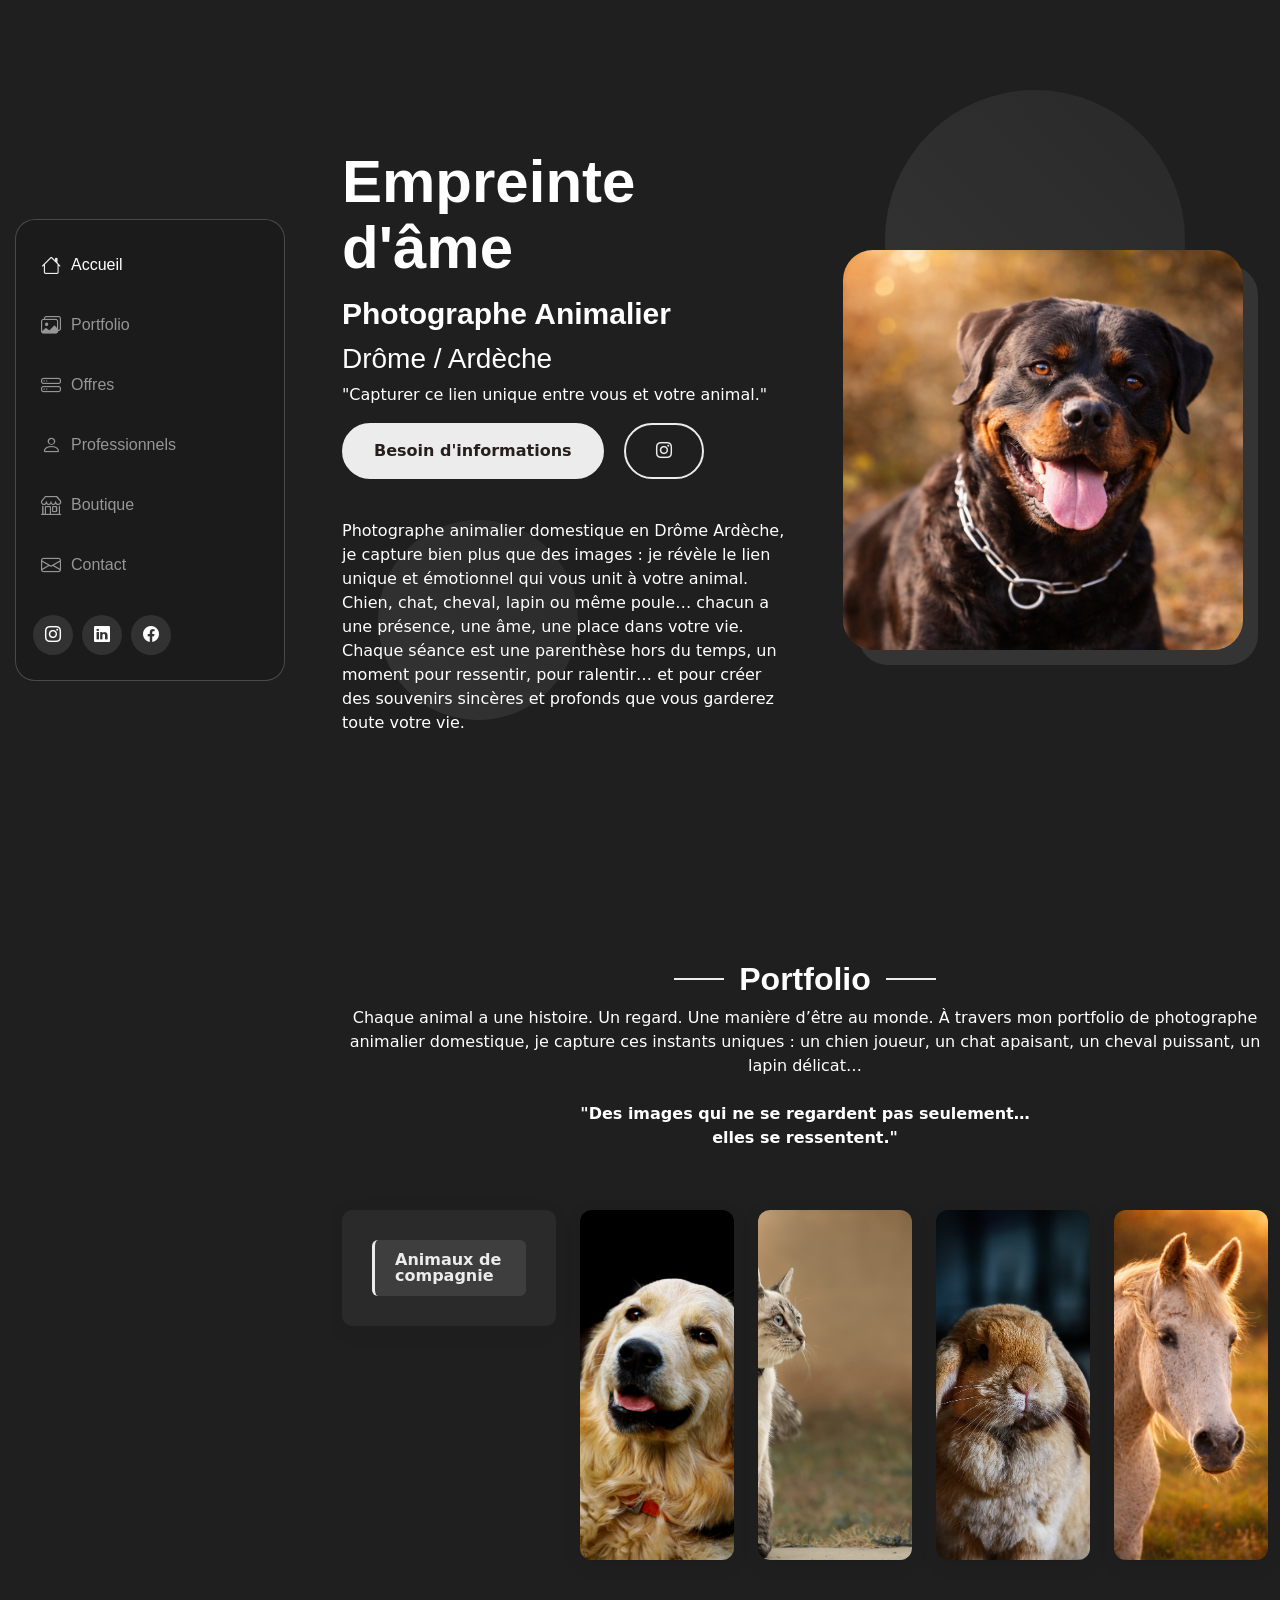
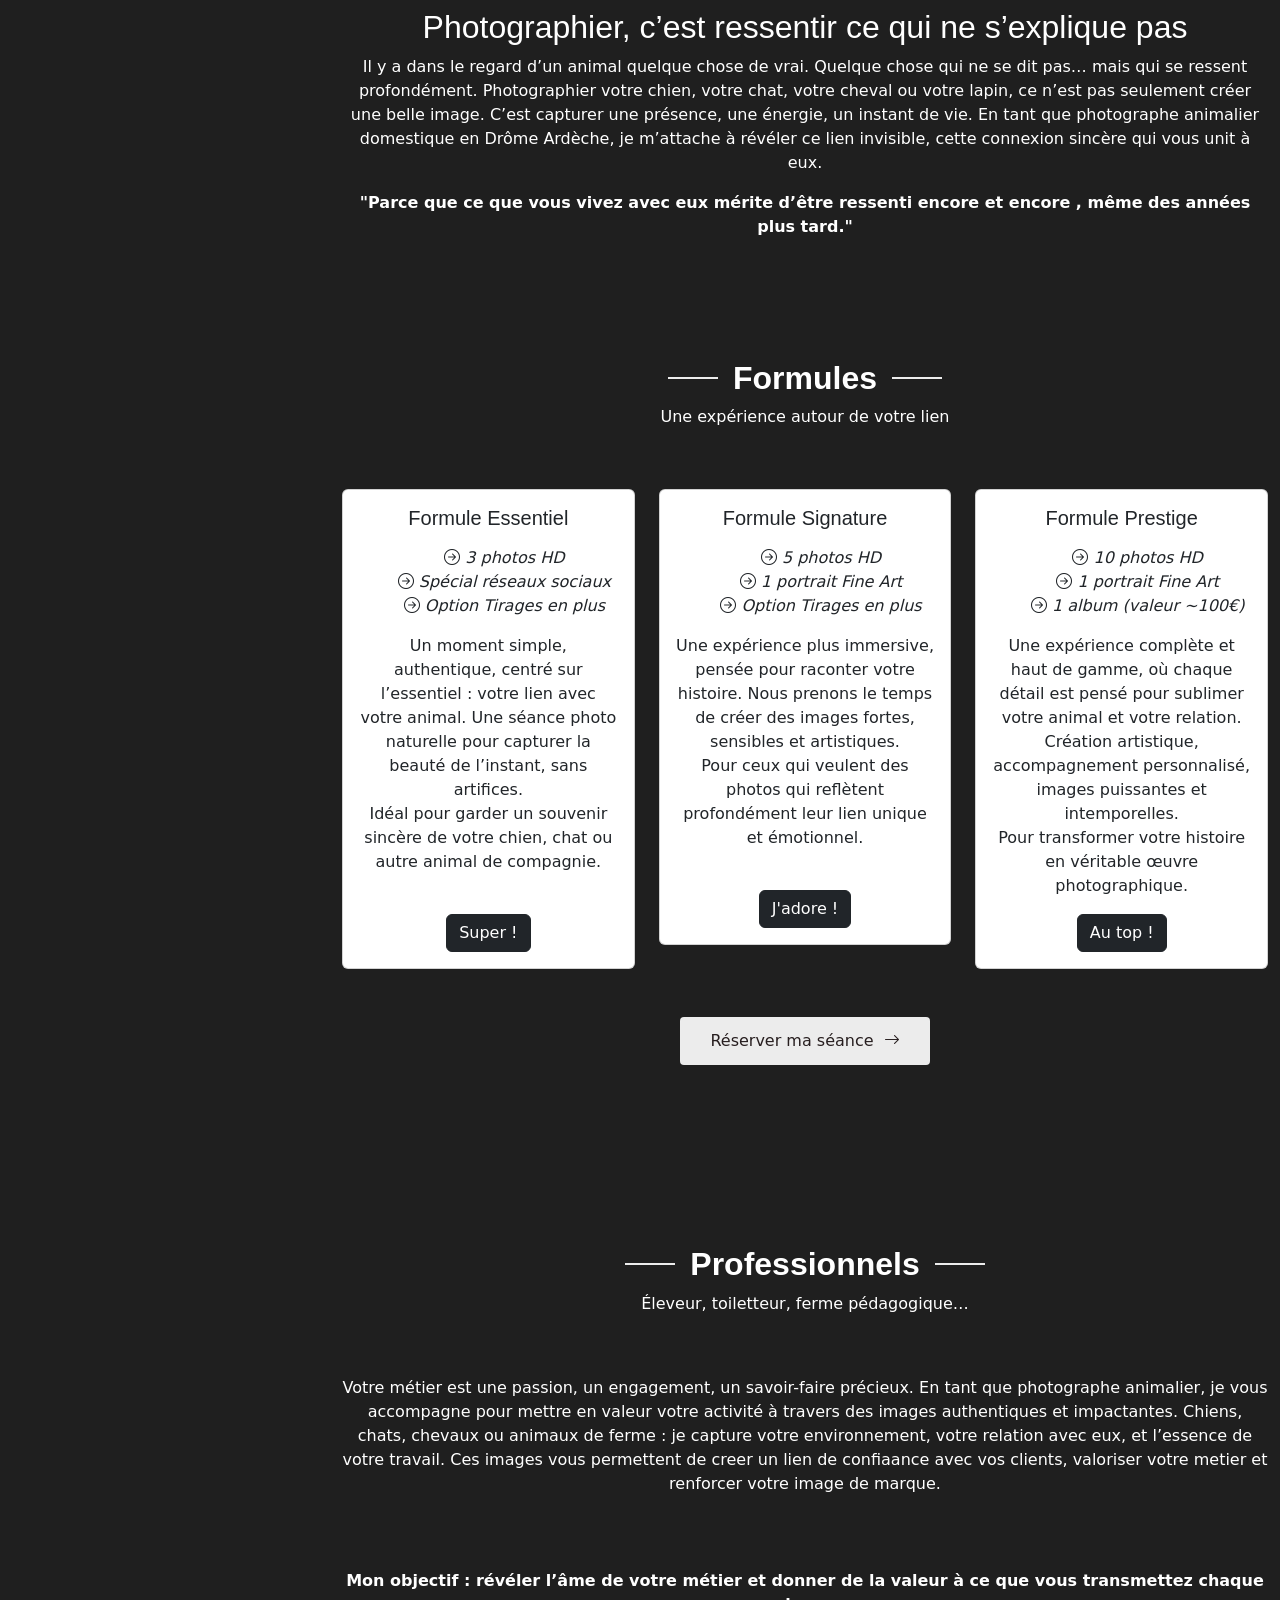
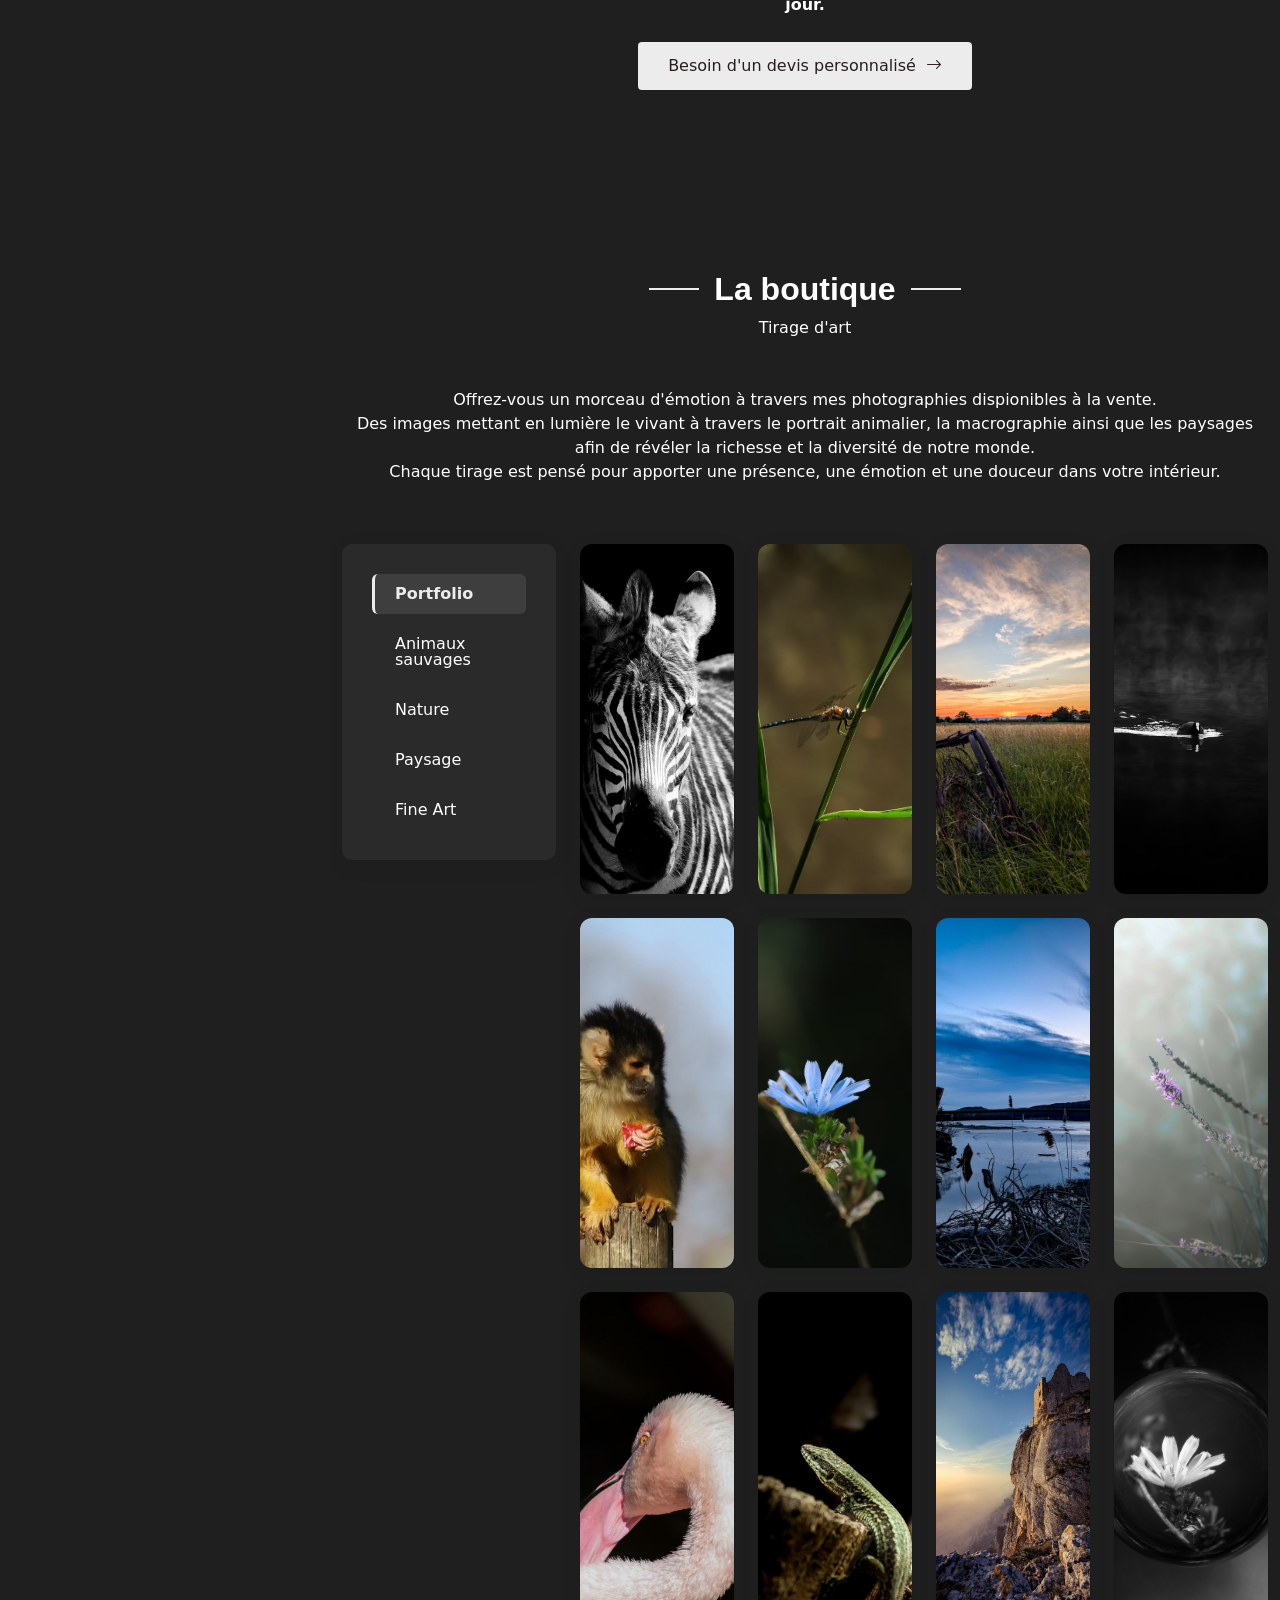
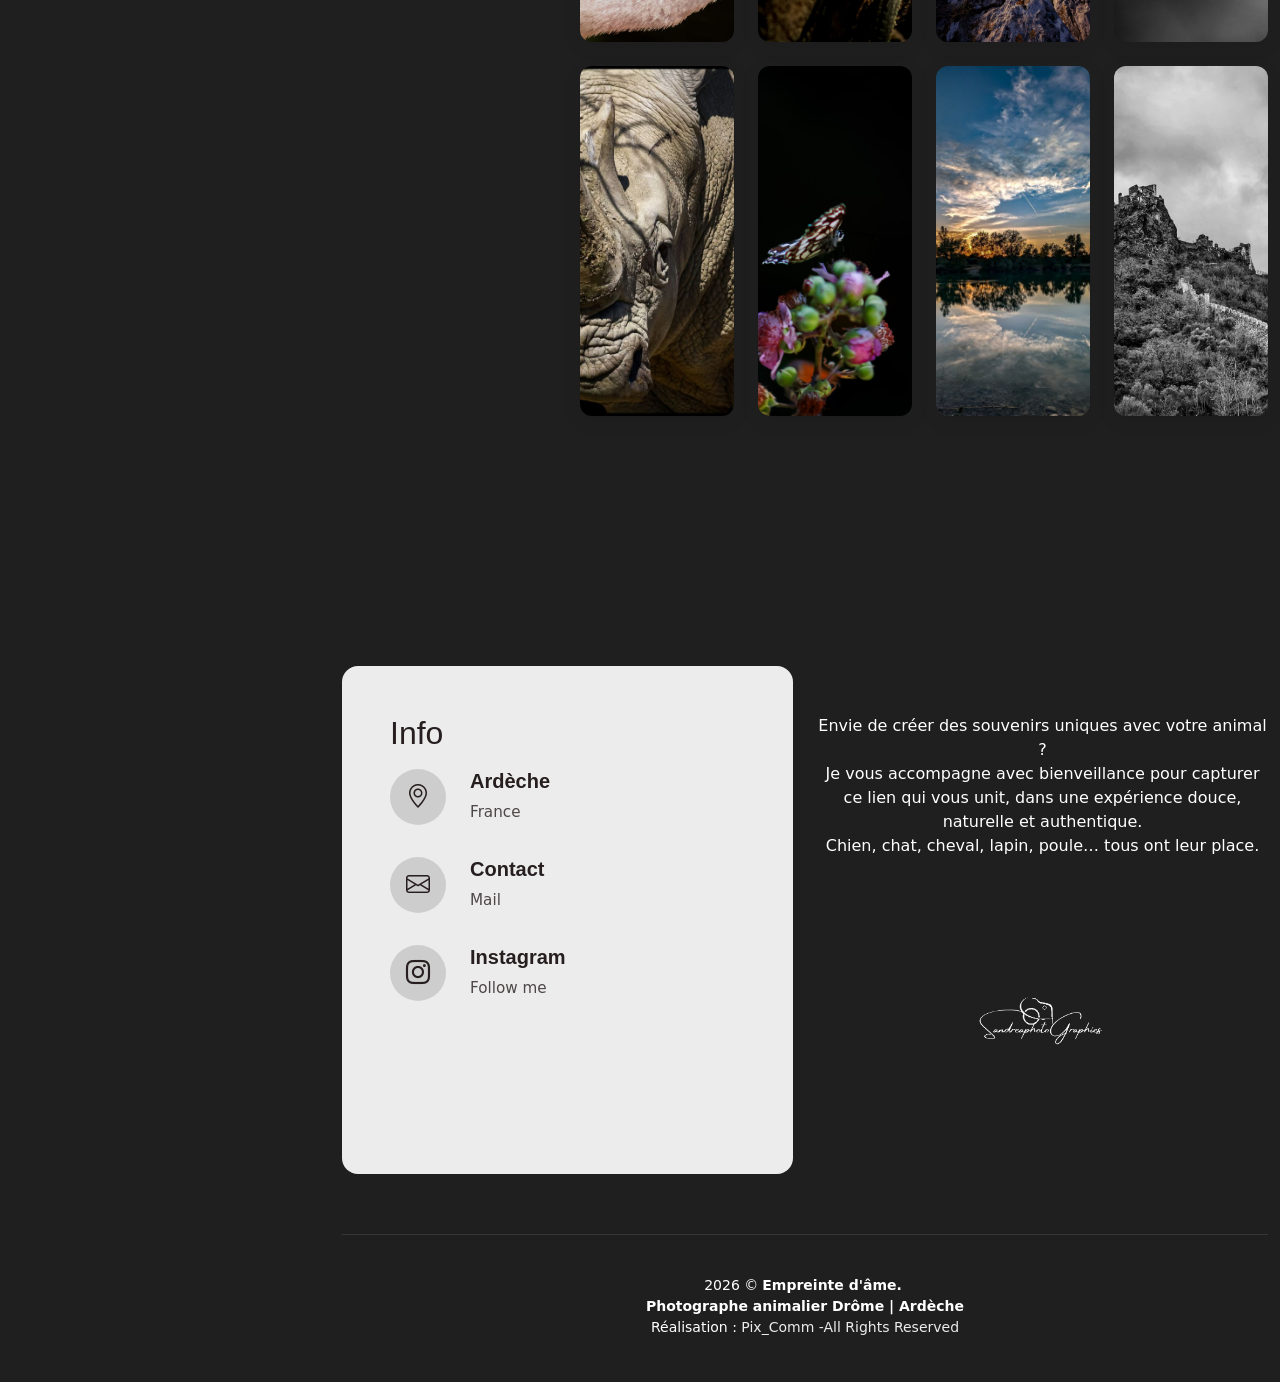
==== commit 161437da: "first commit" ====
--- a/index.html
+++ b/index.html
@@ -4,13 +4,12 @@
 <head>
   <meta charset="utf-8">
   <meta content="width=device-width, initial-scale=1.0" name="viewport">
-  <title>Index - Sandrea Photographies</title>
-  <meta name="description" content="Photographe naturaliste en Ardèche et Rhône-Alpes, spécialisé en biodiversité, portraits animaliers, paysages et territoires. 
-            Images authentiques de la nature sauvage et vivante.">
-  <meta name="keywords" content="photographe naturaliste,photographe nature Ardèche, photographe animalier Ardèche,
-                                photographe biodiversité
-photographe Rhône-Alpes,portrait animalier,photographie animalière,photographie de la faune sauvage,photographie de paysages
-paysages Ardèche,territoires et nature,biodiversité France,faune sauvage Rhône-Alpes,photographe environnement,photographe nature France">
+  <title>Photographe animalier Drôme Ardèche – Capturer l’âme de votre animal | Empreinte d’Âme</title>
+  <meta name="description" content="Photographe animalier domestique en Drôme Ardèche, je capture le lien unique et émotionnel entre vous et votre animal (chien, chat, cheval, lapin). 
+                Séances photo authentiques et souvenirs intemporels.">
+  <meta name="keywords" content="photographe animalier Drôme Ardèche, photographe chien Drôme, photographe chat Ardèche, 
+            photographe cheval, photographe animaux domestiques, séance photo animalier, portrait animalier, photographie chien chat cheval lapin poule,
+            photographe animaux de compagnie France">
 
   <!-- Favicons -->
   <link href="assets/img/favicon.png" rel="icon">
@@ -19,7 +18,9 @@
   <!-- Fonts -->
   <link href="https://fonts.googleapis.com" rel="preconnect">
   <link href="https://fonts.gstatic.com" rel="preconnect" crossorigin>
-  <link href="https://fonts.googleapis.com/css2?family=Roboto:ital,wght@0,100;0,300;0,400;0,500;0,700;0,900;1,100;1,300;1,400;1,500;1,700;1,900&family=Ubuntu:ital,wght@0,300;0,400;0,500;0,700;1,300;1,400;1,500;1,700&family=Nunito:ital,wght@0,200;0,300;0,400;0,500;0,600;0,700;0,800;0,900;1,200;1,300;1,400;1,500;1,600;1,700;1,800;1,900&display=swap" rel="stylesheet">
+  <link href="https://fonts.googleapis.com/css2?family=Changa+One:ital@0;1&display=swap" rel="stylesheet">
+
+  <!--link href="https://fonts.googleapis.com/css2?family=Roboto:ital,wght@0,100;0,300;0,400;0,500;0,700;0,900;1,100;1,300;1,400;1,500;1,700;1,900&family=Ubuntu:ital,wght@0,300;0,400;0,500;0,700;1,300;1,400;1,500;1,700&family=Nunito:ital,wght@0,200;0,300;0,400;0,500;0,600;0,700;0,800;0,900;1,200;1,300;1,400;1,500;1,600;1,700;1,800;1,900&display=swap" rel="stylesheet">
 
   <!-- Vendor CSS Files -->
   <link href="assets/vendor/bootstrap/css/bootstrap.min.css" rel="stylesheet">
@@ -48,10 +49,11 @@
     <div class="header-container d-flex flex-column align-items-start">
       <nav id="navmenu" class="navmenu">
         <ul>
-          <li><a href="#hero" class="active"><i class="bi bi-house navicon"></i>Home</a></li>
-          <li><a href="#portfolio"><i class="bi bi-images navicon"></i> Portfolio</a></li>
-          <li><a href="#about"><i class="bi bi-person navicon"></i> A propos</a></li>
-          <!-- <li><a href="#services"><i class="bi bi-hdd-stack navicon"></i> News</a></li> -->
+          <li><a href="#hero" class="active"><i class="bi bi-house navicon"></i>Accueil</a></li>
+          <li><a href="#portfolio" class="active"><i class="bi bi-images navicon"></i>Portfolio</a></li>
+          <li><a href="#formules"><i class="bi bi-hdd-stack navicon"></i>Offres</a></li>
+          <li><a href="#professionnels"><i class="bi bi-person navicon"></i>Professionnels</a></li>
+          <li><a href="#boutique"><i class="bi bi-shop navicon"></i> Boutique</a></li>
           <li><a href="#contact"><i class="bi bi-envelope navicon"></i> Contact</a></li>
         </ul>
       </nav>
@@ -67,7 +69,6 @@
   </header>
 
   <main class="main">
-
     <!-- Hero Section -->
     <section id="hero" class="hero section">
 
@@ -83,16 +84,18 @@
 
             <div class="col-lg-6" data-aos="fade-right" data-aos-delay="100">
               <div class="hero-text">
-                <h1>Photographe</h1>
-               <h2>Terrain et Lumière naturelle</h2>
-                <p class="lead"><span class="typed" data-typed-items="LA NATURE,LES PAYSAGES, CE MONDE QUI NOUS ENTOURE"></span></p>
-                <p class="description"> « Photographier, c’est mettre sur la même ligne de mire la tête, l’œil et le cœur. »
-                <br>— Henri Cartier-Bresson</p>
-
+                <h1>Empreinte d'âme</h1>
+                <h2>Photographe Animalier</h2>
+                <h3>Drôme / Ardèche</h3>
+                <p>"Capturer ce lien unique entre vous et votre animal."</p>
                 <div class="hero-actions">
-                  <a href="#contact" class="btn btn-primary">Contact</a>
+                  <a href="mailto:sandrea.pix@gmail.com" class="btn btn-primary">Besoin d'informations</a>
                   <a href="https://www.instagram.com/sandrea_photographies/" class="btn btn-outline"><i class="bi bi-instagram"></i></a>
                 </div>
+                <p>Photographe animalier domestique en Drôme Ardèche, je capture bien plus que des images : je révèle le lien unique et émotionnel qui vous unit à votre animal. 
+                  Chien, chat, cheval, lapin ou même poule… chacun a une présence, une âme, une place dans votre vie.
+                <br>
+                Chaque séance est une parenthèse hors du temps, un moment pour ressentir, pour ralentir… et pour créer des souvenirs sincères et profonds que vous garderez toute votre vie.</p>
               </div>
             </div>
 
@@ -100,16 +103,15 @@
               <div class="hero-visual">
                 <div class="profile-container">
                   <div class="profile-background"></div>
-                  <img src="assets/img/profile/profile-2.png" alt="Sandrea" class="profile-image">
+                  <img src="assets/img/profile/portrait_animalier.jpg" alt="Sandrea" class="profile-image">
                 </div>
               </div>
             </div>
-
-          </div>
+          </div>   
         </div>
       </div>
-
-    </section><!-- /Hero Section -->
+    </section>
+      <!--End hero section-->
 
     <!-- Portfolio Section -->
     <section id="portfolio" class="portfolio section">
@@ -117,8 +119,230 @@
       <!-- Section Title -->
       <div class="container section-title" data-aos="fade-up">
         <h2>Portfolio</h2>
-        <p>Un portfolio mettant en lumière le vivant à travers le portrait animalier, la macrographie et la photographie de nature,
-          pour révéler la richesse et la diversité de nos environnements.</p>
+        <p>Chaque animal a une histoire. Un regard. Une manière d’être au monde.
+        À travers mon portfolio de photographe animalier domestique, je capture ces instants uniques :
+        un chien joueur, un chat apaisant, un cheval puissant, un lapin délicat…</p>
+        <br><strong>"Des images qui ne se regardent pas seulement… <br>elles se ressentent."</strong>
+      </div><!-- End Section Title -->
+
+      <div class="container" data-aos="fade-up" data-aos-delay="100">
+
+        <div class="isotope-layout" data-default-filter="*" data-layout="masonry" data-sort="original-order">
+
+          <div class="row">
+             <div class="col-lg-3 filter-sidebar">
+              <div class="filters-wrapper" data-aos="fade-right" data-aos-delay="150">
+                <ul class="portfolio-filters isotope-filters">
+                  <li data-filter="*" class="filter-active">Animaux de compagnie</li>
+                  <!--<li data-filter=".filter-photography">Chien</li>
+                  <li data-filter=".filter-design">Chat</li>
+                  <li data-filter=".filter-automotive">Cheval</li>
+                  <li data-filter=".filter-nature">NAC</li> -->
+                </ul>
+              </div>
+            </div>
+
+            <div class="col-lg-9">
+              <div class="row gy-4 portfolio-container isotope-container" data-aos="fade-up" data-aos-delay="200">
+
+                <div class="col-lg-3 col-md-3 portfolio-item isotope-item filter-photography">
+                  <div class="portfolio-wrap">
+                    <img src="assets/img/portfolio/happy_portrait.jpg" class="img-fluid" alt="Portfolio Image" loading="lazy">
+                    <div class="portfolio-info">
+                      <div class="content">
+                        <span class="category">Happy</span>
+                        <div class="portfolio-links">
+                          <a href="assets/img/portfolio/happy_portrait.jpg" class="glightbox" title=""><i class="bi bi-plus-lg">
+                          </i></a>
+                          <!--a href="portfolio-details.html" title="More Details"><i class="bi bi-arrow-right"></i></a-->
+                        </div>
+                      </div>
+                    </div>
+                  </div>
+                </div><!-- End Portfolio Item -->
+
+                <div class="col-lg-3 col-md-3 portfolio-item isotope-item filter-design">
+                  <div class="portfolio-wrap">
+                    <img src="assets/img/portfolio/mimichat.jpg" class="img-fluid" alt="Portfolio Image" loading="lazy">
+                    <div class="portfolio-info">
+                      <div class="content">
+                        <span class="category">Mimichat</span>
+                        <div class="portfolio-links">
+                          <a href="assets/img/portfolio/mimichat.jpg" class="glightbox" title=""><i class="bi bi-plus-lg"></i></a>
+                          <!--<a href="portfolio-details.html" title="More Details"><i class="bi bi-arrow-right"></i></a>-->
+                        </div>
+                      </div>
+                    </div>
+                  </div>
+                </div><!-- End Portfolio Item -->
+
+                <div class="col-lg-3 col-md-3 portfolio-item isotope-item filter-automotive">
+                  <div class="portfolio-wrap">
+                    <img src="assets/img/portfolio/moumoute_portrait.jpg" class="img-fluid" alt="Portfolio Image" loading="lazy">
+                    <div class="portfolio-info">
+                      <div class="content">
+                        <span class="category">Moumoute</span>
+                        <div class="portfolio-links">
+                          <a href="assets/img/portfolio/moumoute_portrait.jpg" class="glightbox" title=""><i class="bi bi-plus-lg"></i></a>
+                        </div>
+                      </div>
+                    </div>
+                  </div>
+                </div> <!-- End Portfolio Item -->
+
+              <div class="col-lg-3 col-md-3 portfolio-item isotope-item filter-nature">
+                  <div class="portfolio-wrap">
+                    <img src="assets/img/portfolio/solstice_regard.jpg" class="img-fluid" alt="Portfolio Image" loading="lazy">
+                    <div class="portfolio-info">
+                      <div class="content">
+                        <span class="category">Solstice</span>
+                        <div class="portfolio-links">
+                          <a href="assets/img/portfolio/solstice_regard.jpg" class="glightbox" title=""><i class="bi bi-plus-lg"></i></a>
+                        </div>
+                      </div>
+                    </div>
+                  </div>
+              </div><!-- End Portfolio Container -->
+            </div>
+          </div>
+        </div>
+      </div>
+      <div class="text-center mt-5">
+        <h2>Photographier, c’est ressentir ce qui ne s’explique pas</h2>
+          <p>Il y a dans le regard d’un animal quelque chose de vrai. Quelque chose qui ne se dit pas… mais qui se ressent profondément.
+          Photographier votre chien, votre chat, votre cheval ou votre lapin, ce n’est pas seulement créer une belle image.
+          C’est capturer une présence, une énergie, un instant de vie.
+          En tant que photographe animalier domestique en Drôme Ardèche, je m’attache à révéler ce lien invisible, cette connexion sincère qui vous unit à eux.</p>
+          <strong>"Parce que ce que vous vivez avec eux mérite d’être ressenti encore et encore , même des années plus tard."</strong>
+        </div>
+    </section><!-- /Portfolio Section -->
+
+     <!--Section formules-->
+    <section id="formules" class="services section">
+      <div class="container section-title" data-aos="fade-up">
+        <h2>Formules</h2>
+        <p>Une expérience autour de votre lien</p>
+      </div>
+
+      <div class="container" data-aos="fade-up" data-aos-delay="100">
+
+        <div class="service-header">
+          <div class="row align-items-center">
+            <div row-lg-6 col-md-12 >
+                    <div class="row text-center justify-content-center">
+
+                      <div class="col-sm-4 mb-3 mb-sm-0">
+                        <div class="card">
+                          <div class="card-body">
+                            <h5 class="card-title mb-3">Formule Essentiel</h5>
+                            <ul>
+                              <i class="bi bi-arrow-right-circle"> 3 photos HD</i></a><br>
+                              <i class="bi bi-arrow-right-circle"> Spécial réseaux sociaux</i></a><br>
+                              <i class="bi bi-arrow-right-circle"> Option Tirages en plus</i>
+                            </ul>
+                            <p class="card-text"></p>
+                              Un moment simple, authentique, centré sur l’essentiel : votre lien avec votre animal.
+                                Une séance photo naturelle pour capturer la beauté de l’instant, sans artifices.
+                                <br>Idéal pour garder un souvenir sincère de votre chien, chat ou autre animal de compagnie.</p>
+                           <br>
+                                <a href="#" class="btn btn-dark">Super !</a>
+                          </div>
+                        </div>
+                      </div>
+
+                      <div class="col-sm-4 mb-3 mb-sm-0">
+                        <div class="card">
+                          <div class="card-body">
+                            <h5 class="card-title mb-3" >Formule Signature</h5>
+                             <ul>
+                              <i class="bi bi-arrow-right-circle"> 5 photos HD</i></a><br>
+                              <i class="bi bi-arrow-right-circle"> 1 portrait Fine Art</i></a><br>
+                              <i class="bi bi-arrow-right-circle"> Option Tirages en plus</i>
+                            </ul>
+                            <p class="card-text">Une expérience plus immersive, pensée pour raconter votre histoire.
+                              Nous prenons le temps de créer des images fortes, sensibles et artistiques.
+                              <br>Pour ceux qui veulent des photos qui reflètent profondément leur lien unique et émotionnel.</p>
+                            <br>
+                              <a href="#" class="btn btn-dark">J'adore !</a>
+                          </div>
+                        </div>
+                      </div>
+
+                      <div class="col-sm-4 mb-3 mb-sm-0">
+                        <div class="card">
+                          <div class="card-body">
+                            <h5 class="card-title mb-3">Formule Prestige</h5>
+                             <ul>
+                              <i class="bi bi-arrow-right-circle"> 10 photos HD</i></a><br>
+                              <i class="bi bi-arrow-right-circle"> 1 portrait Fine Art</i></a><br>
+                              <i class="bi bi-arrow-right-circle"> 1 album (valeur ~100€)</i>
+                            </ul>
+                            <p class="card-text">Une expérience complète et haut de gamme, où chaque détail est pensé pour sublimer votre animal et votre relation.
+                                Création artistique, accompagnement personnalisé, images puissantes et intemporelles.
+                                <br>Pour transformer votre histoire en véritable œuvre photographique.</p>
+                            <a href="#" class="btn btn-dark">Au top !</a>
+                          </div>
+                        </div>
+                      </div>
+                      <div class="service-summary">
+                <a href="https://calendly.com/sandrea-pix" class="service-btn mt-5">
+                  Réserver ma séance
+                  <i class="bi bi-arrow-right"></i>
+                </a>
+              </div>
+                    </div>
+
+           
+            </div>
+        </div>
+      </div>
+
+    </section> <!--End section professionnels-->
+
+       <!--Section professionnels-->
+    <section id="professionnels" class="services section">
+      <div class="container section-title" data-aos="fade-up">
+        <h2>Professionnels</h2>
+        <p>Éleveur, toiletteur, ferme pédagogique…</p>
+      </div>
+
+      <div class="container" data-aos="fade-up" data-aos-delay="100">
+
+        <div class="service-header">
+          <div class="row align-items-center">
+            <div class="col-lg-12 col-md-12 text-center justify-content-center">
+              <div class="service-summary">
+                <p>
+                Votre métier est une passion, un engagement, un savoir-faire précieux.
+                En tant que photographe animalier, je vous accompagne pour mettre en valeur votre activité à travers des images authentiques et impactantes.
+                Chiens, chats, chevaux ou animaux de ferme : je capture votre environnement, votre relation avec eux, et l’essence de votre travail.
+                Ces images vous permettent de creer un lien de confiaance avec vos clients, valoriser votre metier et renforcer votre image de marque.   
+                </p>
+                <p class="pt-5"><strong>Mon objectif : révéler l’âme de votre métier et donner de la valeur à ce que vous transmettez chaque jour.</strong></p>
+              </div>
+               <div class="service-summary">
+                <a href="#contact" class="service-btn">
+                  Besoin d'un devis personnalisé
+                  <i class="bi bi-arrow-right"></i>
+                </a>
+              </div>
+            </div>
+        </div>
+        </div>
+    </section> <!--End section professionnels-->
+
+    <!-- Boutique Section -->
+    <section id="boutique" class="portfolio section">
+
+      <!-- Section Title -->
+      <div class="container section-title" data-aos="fade-up">
+        <h2>La boutique</h2>
+        <p>Tirage d'art</p>
+        <p class="pt-5">Offrez-vous un morceau d'émotion à travers mes photographies dispionibles à la vente.<br>
+          Des images mettant en lumière le vivant à travers le portrait animalier, la macrographie ainsi que les paysages
+         afin de révéler la richesse et la diversité de notre monde.<br>
+        Chaque tirage est pensé pour apporter une présence, une émotion et une douceur dans votre intérieur.
+        </p>
       </div><!-- End Section Title -->
 
       <div class="container" data-aos="fade-up" data-aos-delay="100">
@@ -130,7 +354,7 @@
               <div class="filters-wrapper" data-aos="fade-right" data-aos-delay="150">
                 <ul class="portfolio-filters isotope-filters">
                   <li data-filter="*" class="filter-active">Portfolio</li>
-                  <li data-filter=".filter-photography">Portrait Animalier</li>
+                  <li data-filter=".filter-photography">Animaux sauvages</li>
                   <li data-filter=".filter-design">Nature</li>
                   <li data-filter=".filter-automotive">Paysage</li>
                   <li data-filter=".filter-nature">Fine Art</li>
@@ -143,12 +367,12 @@
 
                 <div class="col-lg-3 col-md-3 portfolio-item isotope-item filter-photography">
                   <div class="portfolio-wrap">
-                    <img src="assets/img/portfolio/animalier-1.jpg" class="img-fluid" alt="Portfolio Image" loading="lazy">
+                    <img src="assets/img/boutique/animalier-1.jpg" class="img-fluid" alt="Portfolio Image" loading="lazy">
                     <div class="portfolio-info">
                       <div class="content">
                         <span class="category">Rayures d'âmes</span>
                         <div class="portfolio-links">
-                          <a href="assets/img/portfolio/animalier-1.jpg" class="glightbox" title="Dans le regard du zèbre se reflète l’équilibre du monde. Entre ombre et lumière, ses rayures dessinent une harmonie sacrée, rappelant la dualité de l’existence. Ce portrait capte un instant de silence, où la beauté brute de la nature rencontre une profondeur spirituelle, invitant à la contemplation et à l’introspection."><i class="bi bi-plus-lg">
+                          <a href="assets/img/boutique/animalier-1.jpg" class="glightbox" title="Dans le regard du zèbre se reflète l’équilibre du monde. Entre ombre et lumière, ses rayures dessinent une harmonie sacrée, rappelant la dualité de l’existence. Ce portrait capte un instant de silence, où la beauté brute de la nature rencontre une profondeur spirituelle, invitant à la contemplation et à l’introspection."><i class="bi bi-plus-lg">
                           </i></a>
                           <!--a href="portfolio-details.html" title="More Details"><i class="bi bi-arrow-right"></i></a-->
                         </div>
@@ -159,12 +383,12 @@
 
                 <div class="col-lg-3 col-md-3 portfolio-item isotope-item filter-design">
                   <div class="portfolio-wrap">
-                    <img src="assets/img/portfolio/nature-1.jpg" class="img-fluid" alt="Portfolio Image" loading="lazy">
+                    <img src="assets/img/boutique/nature-1.jpg" class="img-fluid" alt="Portfolio Image" loading="lazy">
                     <div class="portfolio-info">
                       <div class="content">
                         <span class="category">Un instant de grâce</span>
                         <div class="portfolio-links">
-                          <a href="assets/img/portfolio/nature-1.jpg" class="glightbox" title="Posée sur le fil fragile d’une herbe, la libellule devient souffle. Ses ailes translucides captent la lumière comme une prière silencieuse, entre ciel et terre. Dans cet instant suspendu, le temps ralentit, invitant à la contemplation d’une beauté éphémère, presque sacrée. La nature se révèle dans sa plus grande délicatesse, là où le visible touche l’invisible."><i class="bi bi-plus-lg"></i></a>
+                          <a href="assets/img/boutique/nature-1.jpg" class="glightbox" title="Posée sur le fil fragile d’une herbe, la libellule devient souffle. Ses ailes translucides captent la lumière comme une prière silencieuse, entre ciel et terre. Dans cet instant suspendu, le temps ralentit, invitant à la contemplation d’une beauté éphémère, presque sacrée. La nature se révèle dans sa plus grande délicatesse, là où le visible touche l’invisible."><i class="bi bi-plus-lg"></i></a>
                           <!--<a href="portfolio-details.html" title="More Details"><i class="bi bi-arrow-right"></i></a>-->
                         </div>
                       </div>
@@ -174,12 +398,12 @@
 
                 <div class="col-lg-3 col-md-3 portfolio-item isotope-item filter-automotive">
                   <div class="portfolio-wrap">
-                    <img src="assets/img/portfolio/paysage-1.jpg" class="img-fluid" alt="Portfolio Image" loading="lazy">
+                    <img src="assets/img/boutique/paysage-1.jpg" class="img-fluid" alt="Portfolio Image" loading="lazy">
                     <div class="portfolio-info">
                       <div class="content">
                         <span class="category">Mémoires des champs</span>
                         <div class="portfolio-links">
-                          <a href="assets/img/portfolio/paysage-1.jpg" class="glightbox" title="Quand le soleil se couche, le paysage se charge d’une présence invisible. Entre herbes, ciel et métal usé, le territoire révèle une spiritualité simple, née du travail et du temps."><i class="bi bi-plus-lg"></i></a>
+                          <a href="assets/img//paysage-1.jpg" class="glightbox" title="Quand le soleil se couche, le paysage se charge d’une présence invisible. Entre herbes, ciel et métal usé, le territoire révèle une spiritualité simple, née du travail et du temps."><i class="bi bi-plus-lg"></i></a>
                          <!-- <a href="portfolio-details.html" title="More Details"><i class="bi bi-arrow-right"></i></a> -->
                         </div>
                       </div>
@@ -189,13 +413,13 @@
 
                 <div class="col-lg-3 col-md-3 portfolio-item isotope-item filter-nature">
                   <div class="portfolio-wrap">
-                    <img src="assets/img/portfolio/fine-art-1.jpg" class="img-fluid" alt="Portfolio Image" loading="lazy">
+                    <img src="assets/img/boutique/fine-art-1.jpg" class="img-fluid" alt="Portfolio Image" loading="lazy">
                     <div class="portfolio-info">
                       <div class="content">
                         <span class="category">L'instant où tout ralentit</span>
                         <div class="portfolio-links">
-                          <a href="assets/img/portfolio/fine-art-1.jpg" class="glightbox" title="Dans l’obscurité, une présence avance lentement. L’eau s’ouvre puis se referme, comme un souffle. Le vivant trace sa voie dans le silence,
-rappelant que même dans la nuit la plus dense, quelque chose continue d’exister, humblement, pleinement."><i class="bi bi-plus-lg"></i></a>
+                          <a href="assets/img/boutique/fine-art-1.jpg" class="glightbox" title="Dans l’obscurité, une présence avance lentement. L’eau s’ouvre puis se referme, comme un souffle. Le vivant trace sa voie dans le silence,
+                            rappelant que même dans la nuit la plus dense, quelque chose continue d’exister, humblement, pleinement."><i class="bi bi-plus-lg"></i></a>
                          <!-- <a href="portfolio-details.html" title="More Details"><i class="bi bi-arrow-right"></i></a> -->
                         </div>
                       </div>
@@ -205,12 +429,12 @@
 
                 <div class="col-lg-3 col-md-3 portfolio-item isotope-item filter-photography">
                   <div class="portfolio-wrap">
-                    <img src="assets/img/portfolio/animalier-2.jpg" class="img-fluid" alt="Portfolio Image" loading="lazy">
+                    <img src="assets/img/boutique/animalier-2.jpg" class="img-fluid" alt="Portfolio Image" loading="lazy">
                     <div class="portfolio-info">
                       <div class="content">
                         <span class="category">Pause gourmande</span>
                         <div class="portfolio-links">
-                          <a href="assets/img/portfolio/animalier-2.jpg" class="glightbox" title="À travers mon objectif, je vois le petit Samiri croquer le fruit comme on goûte à la vie pour la première fois. Je capte la lumière sur ses doigts, et j’y sens une prière silencieuse. Son regard absent me parle d’un monde intérieur vaste, ancien, sacré.En tant que photographe, je fige l’instant ; en tant qu’âme spirituelle, je le reçois. Ce fruit devient offrande, et Samiri, un messager de simplicité et de grâce.">
+                          <a href="assets/img/boutique/animalier-2.jpg" class="glightbox" title="À travers mon objectif, je vois le petit Samiri croquer le fruit comme on goûte à la vie pour la première fois. Je capte la lumière sur ses doigts, et j’y sens une prière silencieuse. Son regard absent me parle d’un monde intérieur vaste, ancien, sacré.En tant que photographe, je fige l’instant ; en tant qu’âme spirituelle, je le reçois. Ce fruit devient offrande, et Samiri, un messager de simplicité et de grâce.">
                           <i class="bi bi-plus-lg"></i></a>
                           <!--<a href="portfolio-details.html" title="More Details"><i class="bi bi-arrow-right"></i></a>-->
                         </div>
@@ -222,12 +446,12 @@
 
                 <div class="col-lg-3 col-md-3 portfolio-item isotope-item filter-design">
                   <div class="portfolio-wrap">
-                    <img src="assets/img/portfolio/nature-2.jpg" class="img-fluid" alt="Portfolio Image" loading="lazy">
+                    <img src="assets/img/boutique/nature-2.jpg" class="img-fluid" alt="Portfolio Image" loading="lazy">
                     <div class="portfolio-info">
                       <div class="content">
                         <span class="category">Ombre et lumière</span>
                         <div class="portfolio-links">
-                          <a href="assets/img/portfolio/nature-2.jpg" class="glightbox" title="Seule, enracinée dans une terre discrète, cette fleur pousse là ou le regard passe sans s'arrêter. Un jour , la lumière descend, elle ne brusque rien. Elle se pose lentement, comme une présence bienveillante. La lumière ne change pas la fleur, elle révèle ce qui était déjà là."><i class="bi bi-plus-lg"></i></a>
+                          <a href="assets/img/boutique/nature-2.jpg" class="glightbox" title="Seule, enracinée dans une terre discrète, cette fleur pousse là ou le regard passe sans s'arrêter. Un jour , la lumière descend, elle ne brusque rien. Elle se pose lentement, comme une présence bienveillante. La lumière ne change pas la fleur, elle révèle ce qui était déjà là."><i class="bi bi-plus-lg"></i></a>
                            <!-- <a href="portfolio-details.html" title="More Details"><i class="bi bi-arrow-right"></i></a> -->
                         </div>
                       </div>
@@ -237,12 +461,12 @@
 
                 <div class="col-lg-3 col-md-3 portfolio-item isotope-item filter-automotive">
                   <div class="portfolio-wrap">
-                    <img src="assets/img/portfolio/paysage-2.jpg" class="img-fluid" alt="Portfolio Image" loading="lazy">
+                    <img src="assets/img/boutique/paysage-2.jpg" class="img-fluid" alt="Portfolio Image" loading="lazy">
                     <div class="portfolio-info">
                       <div class="content">
                         <span class="category">Le toueur</span>
                         <div class="portfolio-links">
-                          <a href="assets/img/portfolio/paysage-2.jpg" class="glightbox" title=" Amarré au silence, le toueur, abandonné repose comme une âme fatiguée sur les eaux du Rhône. Sa coque marquée raconte les labeurs passés et les fidélités discrètes au courant du fleuve. Autour de lui, l’eau devient miroir du temps, lente et méditative. Dans son immobilité, le bateau semble encore prier le mouvement, écouter la voix du fleuve. Oublié des hommes, il demeure gardien humble d’une mémoire sacrée."><i class="bi bi-plus-lg"></i></a>
+                          <a href="assets/img/boutique/paysage-2.jpg" class="glightbox" title=" Amarré au silence, le toueur, abandonné repose comme une âme fatiguée sur les eaux du Rhône. Sa coque marquée raconte les labeurs passés et les fidélités discrètes au courant du fleuve. Autour de lui, l’eau devient miroir du temps, lente et méditative. Dans son immobilité, le bateau semble encore prier le mouvement, écouter la voix du fleuve. Oublié des hommes, il demeure gardien humble d’une mémoire sacrée."><i class="bi bi-plus-lg"></i></a>
                          <!-- <a href="portfolio-details.html" title="More Details"><i class="bi bi-arrow-right"></i></a> -->
                         </div>
                       </div>
@@ -252,12 +476,12 @@
 
                 <div class="col-lg-3 col-md-3 portfolio-item isotope-item filter-nature">
                   <div class="portfolio-wrap">
-                    <img src="assets/img/portfolio/fine-art-2.jpg" class="img-fluid" alt="Portfolio Image" loading="lazy">
+                    <img src="assets/img/boutique/fine-art-2.jpg" class="img-fluid" alt="Portfolio Image" loading="lazy">
                     <div class="portfolio-info">
                       <div class="content">
                         <span class="category">Artistique</span>
                         <div class="portfolio-links">
-                          <a href="assets/img/portfolio/fine-art-2.jpg" class="glightbox" title="Cette salicaire s’élève avec grâce, fine et vibrante, comme une prière végétale. Ses fleurs mauves, baignées de tons pastel, murmurent la douceur et l’harmonie. La composition délicate laisse l’arrière-plan se dissoudre pour mieux révéler sa présence. Dans mon regard spirituel, la salicaire incarne l’équilibre, l’écoute et la guérison subtile.Elle invite l’âme à se poser, à s’ouvrir, et à entrer dans un calme profondément vivant."><i class="bi bi-plus-lg"></i></a>
+                          <a href="assets/img/boutique/fine-art-2.jpg" class="glightbox" title="Cette salicaire s’élève avec grâce, fine et vibrante, comme une prière végétale. Ses fleurs mauves, baignées de tons pastel, murmurent la douceur et l’harmonie. La composition délicate laisse l’arrière-plan se dissoudre pour mieux révéler sa présence. Dans mon regard spirituel, la salicaire incarne l’équilibre, l’écoute et la guérison subtile.Elle invite l’âme à se poser, à s’ouvrir, et à entrer dans un calme profondément vivant."><i class="bi bi-plus-lg"></i></a>
                          <!-- <a href="portfolio-details.html" title="More Details"><i class="bi bi-arrow-right"></i></a> -->
                         </div>
                       </div>
@@ -267,12 +491,12 @@
 
                  <div class="col-lg-3 col-md-3 portfolio-item isotope-item filter-photography">
                   <div class="portfolio-wrap">
-                    <img src="assets/img/portfolio/animalier-3.jpg" class="img-fluid" alt="Portfolio Image" loading="lazy">
+                    <img src="assets/img/boutique/animalier-3.jpg" class="img-fluid" alt="Portfolio Image" loading="lazy">
                     <div class="portfolio-info">
                       <div class="content">
                         <span class="category">Portrait animalier</span>
                         <div class="portfolio-links">
-                          <a href="assets/img/portfolio/animalier-3.jpg" class="glightbox" title="Le flamant rose courbe son cou en un cercle presque parfait, comme un geste de méditation. Son œil doré capte celui du photographe, calme, attentif, sans crainte. Entre eux, le silence devient langage, plus fort que tout mouvement. La lumière glisse sur les plumes pâles, révélant une douceur fragile et sacrée. C’est un instant d’alignement, où l’observant et l’observé semblent partager la même âme."><i class="bi bi-plus-lg">
+                          <a href="assets/img/boutique/animalier-3.jpg" class="glightbox" title="Le flamant rose courbe son cou en un cercle presque parfait, comme un geste de méditation. Son œil doré capte celui du photographe, calme, attentif, sans crainte. Entre eux, le silence devient langage, plus fort que tout mouvement. La lumière glisse sur les plumes pâles, révélant une douceur fragile et sacrée. C’est un instant d’alignement, où l’observant et l’observé semblent partager la même âme."><i class="bi bi-plus-lg">
                           </i></a>
                           <!--a href="portfolio-details.html" title="More Details"><i class="bi bi-arrow-right"></i></a-->
                         </div>
@@ -283,12 +507,12 @@
 
                 <div class="col-lg-3 col-md-3 portfolio-item isotope-item filter-design">
                   <div class="portfolio-wrap">
-                    <img src="assets/img/portfolio/nature-3.jpg" class="img-fluid" alt="Portfolio Image" loading="lazy">
+                    <img src="assets/img/boutique/nature-3.jpg" class="img-fluid" alt="Portfolio Image" loading="lazy">
                     <div class="portfolio-info">
                       <div class="content">
                         <span class="category">Nature</span>
                         <div class="portfolio-links">
-                          <a href="assets/img/portfolio/nature-3.jpg" class="glightbox" title="Face à moi, ce lézard immobile se laisse observer, posé sur une souche. J'observe la précision de ses écailles, la tension calme de son corps aux aguets. Il m’offre une pause, un instant suspendu où le sauvage accepte ma présence. À travers mon regard de photographe, je saisis la lumière qui sculpte son silence, cette rencontre me rappelle l’art d’être là, pleinement, sans fuite ni attente."><i class="bi bi-plus-lg"></i></a>
+                          <a href="assets/img/boutique/nature-3.jpg" class="glightbox" title="Face à moi, ce lézard immobile se laisse observer, posé sur une souche. J'observe la précision de ses écailles, la tension calme de son corps aux aguets. Il m’offre une pause, un instant suspendu où le sauvage accepte ma présence. À travers mon regard de photographe, je saisis la lumière qui sculpte son silence, cette rencontre me rappelle l’art d’être là, pleinement, sans fuite ni attente."><i class="bi bi-plus-lg"></i></a>
                           <!--<a href="portfolio-details.html" title="More Details"><i class="bi bi-arrow-right"></i></a>-->
                         </div>
                       </div>
@@ -298,12 +522,12 @@
 
                 <div class="col-lg-3 col-md-3 portfolio-item isotope-item filter-automotive">
                   <div class="portfolio-wrap">
-                    <img src="assets/img/portfolio/paysage-3.jpg" class="img-fluid" alt="Portfolio Image" loading="lazy">
+                    <img src="assets/img/boutique/paysage-3.jpg" class="img-fluid" alt="Portfolio Image" loading="lazy">
                     <div class="portfolio-info">
                       <div class="content">
                         <span class="category">Crussol</span>
                         <div class="portfolio-links">
-                          <a href="assets/img/portfolio/paysage-3.jpg" class="glightbox" title="Au delà de son histoire, Crussol est un lieu d'énergie et de contemplation. En marchant entre ses tours effondrées et ses remparts anciens, on ressens le passage du temps, la force de la nature et la preésence de ceux qui ont vécu ici avant nous. Ce château nous rappelle que chaque pierre porte une histoire."><i class="bi bi-plus-lg"></i></a>
+                          <a href="assets/img/boutique/paysage-3.jpg" class="glightbox" title="Au delà de son histoire, Crussol est un lieu d'énergie et de contemplation. En marchant entre ses tours effondrées et ses remparts anciens, on ressens le passage du temps, la force de la nature et la preésence de ceux qui ont vécu ici avant nous. Ce château nous rappelle que chaque pierre porte une histoire."><i class="bi bi-plus-lg"></i></a>
                          <!-- <a href="portfolio-details.html" title="More Details"><i class="bi bi-arrow-right"></i></a> -->
                         </div>
                       </div>
@@ -313,12 +537,12 @@
 
                  <div class="col-lg-3 col-md-3 portfolio-item isotope-item filter-nature">
                   <div class="portfolio-wrap">
-                    <img src="assets/img/portfolio/fine-art-3.jpg" class="img-fluid" alt="Portfolio Image" loading="lazy">
+                    <img src="assets/img/boutique/fine-art-3.jpg" class="img-fluid" alt="Portfolio Image" loading="lazy">
                     <div class="portfolio-info">
                       <div class="content">
                         <span class="category">Artistique</span>
                         <div class="portfolio-links">
-                          <a href="assets/img/portfolio/fine-art-3.jpg" class="glightbox" title="Dans le silence du noir et blanc, cette fleur s’ouvre comme une lumière intérieure. J’ai choisi l’absence de couleur pour révéler l’essentiel, la forme et le souffle. La bulle devient un écrin fragile, un monde suspendu hors du temps.Elle protège l’instant, comme une méditation visuelle offerte au regard. Entre matière et esprit, la fleur murmure la beauté éphémère de l’instant présent."><i class="bi bi-plus-lg"></i></a>
+                          <a href="assets/img/boutique/fine-art-3.jpg" class="glightbox" title="Dans le silence du noir et blanc, cette fleur s’ouvre comme une lumière intérieure. J’ai choisi l’absence de couleur pour révéler l’essentiel, la forme et le souffle. La bulle devient un écrin fragile, un monde suspendu hors du temps.Elle protège l’instant, comme une méditation visuelle offerte au regard. Entre matière et esprit, la fleur murmure la beauté éphémère de l’instant présent."><i class="bi bi-plus-lg"></i></a>
                          <!-- <a href="portfolio-details.html" title="More Details"><i class="bi bi-arrow-right"></i></a> -->
                         </div>
                       </div>
@@ -328,12 +552,12 @@
 
                   <div class="col-lg-3 col-md-3 portfolio-item isotope-item filter-photography">
                   <div class="portfolio-wrap">
-                    <img src="assets/img/portfolio/animalier-4.jpg" class="img-fluid" alt="Portfolio Image" loading="lazy">
+                    <img src="assets/img/boutique/animalier-4.jpg" class="img-fluid" alt="Portfolio Image" loading="lazy">
                     <div class="portfolio-info">
                       <div class="content">
                         <span class="category">Portrait animalier</span>
                         <div class="portfolio-links">
-                          <a href="assets/img/portfolio/animalier-4.jpg" class="glightbox" title="Dans le regard du rhinocéros, je lis une fatigue ancienne, lourde de silences. Il me fixe comme pour témoigner d’un monde qui disparaît lentement sous nos pas. Sa présence massive porte une fragilité que l’on oublie trop souvent. Ce regard devient un appel, une prière muette pour le vivant. À travers la photo, sa voix d’extinction traverse le cadre et nous demande de nous souvenir."><i class="bi bi-plus-lg">
+                          <a href="assets/img/boutique/animalier-4.jpg" class="glightbox" title="Dans le regard du rhinocéros, je lis une fatigue ancienne, lourde de silences. Il me fixe comme pour témoigner d’un monde qui disparaît lentement sous nos pas. Sa présence massive porte une fragilité que l’on oublie trop souvent. Ce regard devient un appel, une prière muette pour le vivant. À travers la photo, sa voix d’extinction traverse le cadre et nous demande de nous souvenir."><i class="bi bi-plus-lg">
                           </i></a>
                           <!--a href="portfolio-details.html" title="More Details"><i class="bi bi-arrow-right"></i></a-->
                         </div>
@@ -344,12 +568,12 @@
 
                 <div class="col-lg-3 col-md-3 portfolio-item isotope-item filter-design">
                   <div class="portfolio-wrap">
-                    <img src="assets/img/portfolio/nature-4.jpg" class="img-fluid" alt="Portfolio Image" loading="lazy">
+                    <img src="assets/img/boutique/nature-4.jpg" class="img-fluid" alt="Portfolio Image" loading="lazy">
                     <div class="portfolio-info">
                       <div class="content">
                         <span class="category">Nature</span>
                         <div class="portfolio-links">
-                          <a href="assets/img/portfolio/nature-4.jpg" class="glightbox" title="Le papillon demi-deuil s’est posé sur la fleur comme un souffle entre deux mondes. Ses ailes noires bordées de blanc racontent la fragilité et l’équilibre du vivant. La photo capture cet instant de grâce où le mouvement accepte l’immobilité. Spirituellement, il devient messager de transformation et de passage. Dans ce face-à-face silencieux, la fleur et le papillon murmurent la beauté de l’éphémère."><i class="bi bi-plus-lg"></i></a>
+                          <a href="assets/img/boutique/nature-4.jpg" class="glightbox" title="Le papillon demi-deuil s’est posé sur la fleur comme un souffle entre deux mondes. Ses ailes noires bordées de blanc racontent la fragilité et l’équilibre du vivant. La photo capture cet instant de grâce où le mouvement accepte l’immobilité. Spirituellement, il devient messager de transformation et de passage. Dans ce face-à-face silencieux, la fleur et le papillon murmurent la beauté de l’éphémère."><i class="bi bi-plus-lg"></i></a>
                           <!--<a href="portfolio-details.html" title="More Details"><i class="bi bi-arrow-right"></i></a>-->
                         </div>
                       </div>
@@ -359,12 +583,12 @@
 
                 <div class="col-lg-3 col-md-3 portfolio-item isotope-item filter-automotive">
                   <div class="portfolio-wrap">
-                    <img src="assets/img/portfolio/paysage-4.jpg" class="img-fluid" alt="Portfolio Image" loading="lazy">
+                    <img src="assets/img/boutique/paysage-4.jpg" class="img-fluid" alt="Portfolio Image" loading="lazy">
                     <div class="portfolio-info">
                       <div class="content">
                         <span class="category">Paysage</span>
                         <div class="portfolio-links">
-                          <a href="assets/img/portfolio/paysage-4.jpg" class="glightbox" title="Le soleil se couche lentement, offrant ses dernières lueurs aux arbres et aux nuages. Leur reflet dans l’eau crée un miroir paisible, comme un monde inversé et sacré. La photo saisit cet instant où le ciel et la terre se rejoignent en silence. Spirituellement, ce reflet invite à l’introspection et à l’alignement intérieur. Le jour s’efface, laissant place à une paix douce et contemplative."><i class="bi bi-plus-lg"></i></a>
+                          <a href="assets/img/boutique/paysage-4.jpg" class="glightbox" title="Le soleil se couche lentement, offrant ses dernières lueurs aux arbres et aux nuages. Leur reflet dans l’eau crée un miroir paisible, comme un monde inversé et sacré. La photo saisit cet instant où le ciel et la terre se rejoignent en silence. Spirituellement, ce reflet invite à l’introspection et à l’alignement intérieur. Le jour s’efface, laissant place à une paix douce et contemplative."><i class="bi bi-plus-lg"></i></a>
                          <!-- <a href="portfolio-details.html" title="More Details"><i class="bi bi-arrow-right"></i></a> -->
                         </div>
                       </div>
@@ -374,12 +598,12 @@
 
                 <div class="col-lg-3 col-md-3 portfolio-item isotope-item filter-nature">
                   <div class="portfolio-wrap">
-                    <img src="assets/img/portfolio/fine-art-4.jpg" class="img-fluid" alt="Portfolio Image" loading="lazy">
+                    <img src="assets/img/boutique/fine-art-4.jpg" class="img-fluid" alt="Portfolio Image" loading="lazy">
                     <div class="portfolio-info">
                       <div class="content">
                         <span class="category">Monochrome</span>
                         <div class="portfolio-links">
-                          <a href="assets/img/portfolio/fine-art-4.jpg" class="glightbox" title="En noir et blanc, Rochemaure parle en silence. Les ruines s’élèvent comme une prière de pierre. La lumière divine glisse sur les remparts fatigués. Le passé murmure à ceux qui savent écouter. Ici, l’âme trouve un refuge hors du temps."><i class="bi bi-plus-lg"></i></a>
+                          <a href="assets/img/boutique/fine-art-4.jpg" class="glightbox" title="En noir et blanc, Rochemaure parle en silence. Les ruines s’élèvent comme une prière de pierre. La lumière divine glisse sur les remparts fatigués. Le passé murmure à ceux qui savent écouter. Ici, l’âme trouve un refuge hors du temps."><i class="bi bi-plus-lg"></i></a>
                          <!-- <a href="portfolio-details.html" title="More Details"><i class="bi bi-arrow-right"></i></a> -->
                         </div>
                       </div>
@@ -396,193 +620,6 @@
       </div>
 
     </section><!-- /Portfolio Section -->
-
-     <!-- About Section -->
-    <section id="about" class="about section">
-
-      <div class="container" data-aos="fade-up" data-aos-delay="100">
-
-        <div class="row">
-
-          <div class="col-lg-10" data-aos="fade-left" data-aos-delay="300">
-            <div class="about-content">
-              <div class="section-header">
-                <span class="badge-text">A propos</span>
-                <h2>Photographe de terrain</h2>
-              </div>
-
-              <div class="description">
-                <p>Je capture l’instant tel qu’il se révèle, au cœur de la nature.
-                Les paysages sauvages, les animaux, la lumière changeante et les petits détails invisibles à l'oeil nu
-                nourrissent mon regard et mon inspiration.</p>
-                <p>Chaque image est une rencontre avec le vivant, avec l’émotion, avec l’énergie subtile qui nous entoure.
-                À travers mon objectif, je cherche à raconter des histoires sincères, à révéler la beauté simple et profonde du monde, et à inviter à une connexion plus consciente avec la nature.
-                La photographie est pour moi un chemin d’observation, de respect et de contemplation.</p>
-              </div>
-
-              <div class="cta-section">
-                <a href="mailto:sandrea.pix@gmail.com" class="btn btn-outline">
-                  <i class="bi bi-chat-dots">  Un message</i>
-                </a>
-              </div>
-            </div>
-          </div>
-        </div>
-
-      </div>
-
-    </section><!-- /About Section -->
-
-
-    <!-- Services Section 
-    <section id="services" class="services section">
-
-  
-      <div class="container section-title" data-aos="fade-up">
-        <h2>News</h2>
-        <p>Necessitatibus eius consequatur ex aliquid fuga eum quidem sint consectetur velit</p>
-      </div>End Section Title 
-
-      <div class="container" data-aos="fade-up" data-aos-delay="100">
-
-        <div class="service-header">
-          <div class="row align-items-center">
-            <div class="col-lg-8 col-md-12">
-              <div class="service-intro">
-                <h2 class="service-heading">
-                  <div>Innovative business</div>
-                  <div><span>performance solutions</span></div>
-                </h2>
-              </div>
-            </div>
-            <div class="col-lg-4 col-md-12">
-              <div class="service-summary">
-                <p>
-                  We integrate forward-thinking strategies, creative approaches, and state-of-the-art technologies to deliver exceptional customer experiences that drive growth and engage target markets.
-                </p>
-                <a href="services.html" class="service-btn">
-                  View All Services
-                  <i class="bi bi-arrow-right"></i>
-                </a>
-              </div>
-            </div>
-          </div>
-        </div>
-
-        <div class="row justify-content-center">
-          <div class="col-lg-4 col-md-6" data-aos="fade-up" data-aos-delay="100">
-            <div class="service-card position-relative z-1">
-              <div class="service-icon">
-                <i class="bi bi-palette"></i>
-              </div>
-              <a href="service-details.html" class="card-action d-flex align-items-center justify-content-center rounded-circle">
-                <i class="bi bi-arrow-up-right"></i>
-              </a>
-              <h3>
-                <a href="service-details.html">
-                  Creative <span>branding</span>
-                </a>
-              </h3>
-              <p>
-                Nulla facilisi. Maecenas eget magna neque. Suspendisse potenti. Curabitur eleifend nisi non magna vulputate, vel condimentum libero tempus. Proin consectetur feugiat diam.
-              </p>
-            </div>
-          </div>
-          <div class="col-lg-4 col-md-6" data-aos="fade-up" data-aos-delay="200">
-            <div class="service-card position-relative z-1">
-              <div class="service-icon">
-                <i class="bi bi-gem"></i>
-              </div>
-              <a href="service-details.html" class="card-action d-flex align-items-center justify-content-center rounded-circle">
-                <i class="bi bi-arrow-up-right"></i>
-              </a>
-              <h3>
-                <a href="service-details.html">
-                  Design <span>systems</span>
-                </a>
-              </h3>
-              <p>
-                Praesent euismod varius tellus, vel bibendum nunc interdum at. Donec vehicula diam vel metus venenatis convallis. Aliquam erat volutpat. Etiam viverra magna sit amet.
-              </p>
-            </div>
-          </div>
-          <div class="col-lg-4 col-md-6" data-aos="fade-up" data-aos-delay="300">
-            <div class="service-card position-relative z-1">
-              <div class="service-icon">
-                <i class="bi bi-megaphone"></i>
-              </div>
-              <a href="service-details.html" class="card-action d-flex align-items-center justify-content-center rounded-circle">
-                <i class="bi bi-arrow-up-right"></i>
-              </a>
-              <h3>
-                <a href="service-details.html">
-                  Marketing <span>strategies</span>
-                </a>
-              </h3>
-              <p>
-                Vivamus tempor velit id magna dictum, sed fermentum nisi faucibus. Integer nec pretium sapien. Fusce tincidunt ligula et purus consequat, ac pellentesque nulla eleifend.
-              </p>
-            </div>
-          </div>
-          <div class="col-lg-4 col-md-6" data-aos="fade-up" data-aos-delay="100">
-            <div class="service-card position-relative z-1">
-              <div class="service-icon">
-                <i class="bi bi-code-slash"></i>
-              </div>
-              <a href="service-details.html" class="card-action d-flex align-items-center justify-content-center rounded-circle">
-                <i class="bi bi-arrow-up-right"></i>
-              </a>
-              <h3>
-                <a href="service-details.html">
-                  Digital <span>platforms</span>
-                </a>
-              </h3>
-              <p>
-                Cras fermentum odio eu feugiat malesuada. Vestibulum ante ipsum primis in faucibus orci luctus et accumsan cursus. Morbi placerat nulla vel nunc viverra accumsan.
-              </p>
-            </div>
-          </div>
-          <div class="col-lg-4 col-md-6" data-aos="fade-up" data-aos-delay="200">
-            <div class="service-card position-relative z-1">
-              <div class="service-icon">
-                <i class="bi bi-graph-up"></i>
-              </div>
-              <a href="service-details.html" class="card-action d-flex align-items-center justify-content-center rounded-circle">
-                <i class="bi bi-arrow-up-right"></i>
-              </a>
-              <h3>
-                <a href="service-details.html">
-                  Growth <span>acceleration</span>
-                </a>
-              </h3>
-              <p>
-                Aenean vel augue vel nisi bibendum posuere. Phasellus in lacus quis urna sodales dignissim. Duis aliquam libero eget risus facilisis. Quisque eget libero vel nisl fringilla.
-              </p>
-            </div>
-          </div>
-          <div class="col-lg-4 col-md-6" data-aos="fade-up" data-aos-delay="300">
-            <div class="service-card position-relative z-1">
-              <div class="service-icon">
-                <i class="bi bi-camera-video"></i>
-              </div>
-              <a href="service-details.html" class="card-action d-flex align-items-center justify-content-center rounded-circle">
-                <i class="bi bi-arrow-up-right"></i>
-              </a>
-              <h3>
-                <a href="service-details.html">
-                  Media <span>solutions</span>
-                </a>
-              </h3>
-              <p>
-                Etiam efficitur lacus in diam finibus, nec ultrices est sagittis. Maecenas elementum magna sed risus faucibus, nec commodo purus facilisis. Vestibulum accumsan magna.
-              </p>
-            </div>
-          </div>
-        </div>
-
-      </div>
-
-    </section> Services Section -->
 
     <!-- Contact Section -->
     <section id="contact" class="contact section">
@@ -590,12 +627,11 @@
       <!-- Section Title -->
       <div class="container section-title" data-aos="fade-up">
         <h2>Contact</h2>
-        <p>Envie de collaborer ? </p>
+        <p>Réserver votre séance photo animale en Drôme Ardèche</p>
       </div><!-- End Section Title -->
 
       <div class="container">
-
-        <div class="row g-4 g-lg-6">
+        <di class="row g-4 g-lg-6">
           <div class="col-lg-6">
             <div class="info-box">
               <h3>Info</h3> 
@@ -629,54 +665,18 @@
                   <p>Follow me</p>
                 </div>
               </div>
-
-            </div>
+            </div>
+            </div>
+         <div class="col-lg-6 pt-5">
+          <p class=" text-center">Envie de créer des souvenirs uniques avec votre animal ? <br>
+          Je vous accompagne avec bienveillance pour capturer ce lien qui vous unit, dans une expérience douce, naturelle et authentique.
+          <br>Chien, chat, cheval, lapin, poule… tous ont leur place.</p>
+           <div class="text-center">
+          <img src="assets/img/logo.png" alt="Sandrea_photographies" class="profile-image" width="300" height="300">
           </div>
-        
-         <div class="col-lg-5">
-          <img src="assets/img/logo.png" alt="Sandrea" class="profile-image" width="400" height="400">
-          
-            <!-- <div class="contact-form">
-              <h3>Get In Touch</h3>
-              <p>Praesent sapien massa, convallis a pellentesque nec, egestas non nisi. Vestibulum ante ipsum primis.</p>
-
-              <form action="forms/contact.php" method="post" class="php-email-form">
-                <div class="row gy-4">
-
-                  <div class="col-md-6">
-                    <input type="text" name="name" class="form-control" placeholder="Your Name" required="">
-                  </div>
-
-                  <div class="col-md-6 ">
-                    <input type="email" class="form-control" name="email" placeholder="Your Email" required="">
-                  </div>
-
-                  <div class="col-12">
-                    <input type="text" class="form-control" name="subject" placeholder="Subject" required="">
-                  </div>
-
-                  <div class="col-12">
-                    <textarea class="form-control" name="message" rows="6" placeholder="Message" required=""></textarea>
-                  </div>
-
-                  <div class="col-12 text-center">
-                    <div class="loading">Loading</div>
-                    <div class="error-message"></div>
-                    <div class="sent-message">Your message has been sent. Thank you!</div>
-
-                    <button type="submit" class="btn">Send Message</button>
-                  </div>
-
-                </div>
-              </form>
-
-            </div>-->
-          </div>
-
+         </div>
         </div>
-
-      </div>
-
+      </div>
     </section><!-- /Contact Section -->
 
   </main>
@@ -685,9 +685,9 @@
 
     <div class="container">
       <div class="copyright text-center ">
-        <p>©<strong class="px-1 sitename">Sandrea_photographies_2026</strong> <span>All Rights Reserved</span></p>
-        <p> Réalisation : <a href="https://sandrea-g.github.io/Pix-comm-Studio-freelance/">Pix_Comm</a></p>
-        <p><a href="page-mentions.html">Mentions légales</a></p>
+        <p>2026 ©<strong class="px-1 sitename">Empreinte d'âme.</strong>
+         <br><strong class="px-1 sitename">Photographe animalier Drôme | Ardèche</strong>
+        <p> Réalisation : <a href="https://sandrea-g.github.io/Pix-comm-Studio-freelance/">Pix_Comm -All Rights Reserved</a></p>
       </div>
       <div class="credits">
         <!-- All the links in the footer should remain intact. -->
--- a/assets/css/main.css
+++ b/assets/css/main.css
@@ -85,58 +85,6 @@
 h6 {
   color: var(--heading-color);
   font-family: var(--heading-font);
-}
-
-/* PHP Email Form Messages
-------------------------------*/
-.php-email-form .error-message {
-  display: none;
-  background: #df1529;
-  color: #ffffff;
-  text-align: left;
-  padding: 15px;
-  margin-bottom: 24px;
-  font-weight: 600;
-}
-
-.php-email-form .sent-message {
-  display: none;
-  color: #ffffff;
-  background: #059652;
-  text-align: center;
-  padding: 15px;
-  margin-bottom: 24px;
-  font-weight: 600;
-}
-
-.php-email-form .loading {
-  display: none;
-  background: var(--surface-color);
-  text-align: center;
-  padding: 15px;
-  margin-bottom: 24px;
-}
-
-.php-email-form .loading:before {
-  content: "";
-  display: inline-block;
-  border-radius: 50%;
-  width: 24px;
-  height: 24px;
-  margin: 0 10px -6px 0;
-  border: 3px solid var(--accent-color);
-  border-top-color: var(--surface-color);
-  animation: php-email-form-loading 1s linear infinite;
-}
-
-@keyframes php-email-form-loading {
-  0% {
-    transform: rotate(0deg);
-  }
-
-  100% {
-    transform: rotate(360deg);
-  }
 }
 
 /*--------------------------------------------------------------
@@ -155,12 +103,14 @@
   transition: all ease-in-out 0.3s;
   overflow-y: auto;
   z-index: 997;
+
 }
 
 .header .header-container {
   border-radius: 20px;
   padding: 15px;
   background-color: var(--background-color);
+
   border: 1px solid color-mix(in srgb, var(--default-color), transparent 80%);
 }
 
@@ -545,6 +495,7 @@
   overflow: hidden;
   display: flex;
   align-items: center;
+  
 }
 
 .hero .background-elements {
@@ -555,6 +506,7 @@
   height: 100%;
   z-index: 1;
   overflow: hidden;
+ 
 }
 
 .hero .background-elements .bg-circle {
@@ -578,6 +530,7 @@
   bottom: 20%;
   left: 5%;
   animation-delay: 2s;
+
 }
 
 .hero .hero-content {
@@ -592,8 +545,8 @@
 }
 
 .hero .hero-text h1 {
-  font-size: 72px;
-  font-weight: 800;
+  font-size: 60px;
+  font-weight: 600;
   line-height: 1.1;
   margin-bottom: 15px;
   color: var(--heading-color);
@@ -615,7 +568,7 @@
 }
 
 .hero .hero-text h2 {
-  font-size: 32px;
+  font-size: 30px;
   font-weight: 600;
   color: var(--heading-color);
   margin-bottom: 10px;
